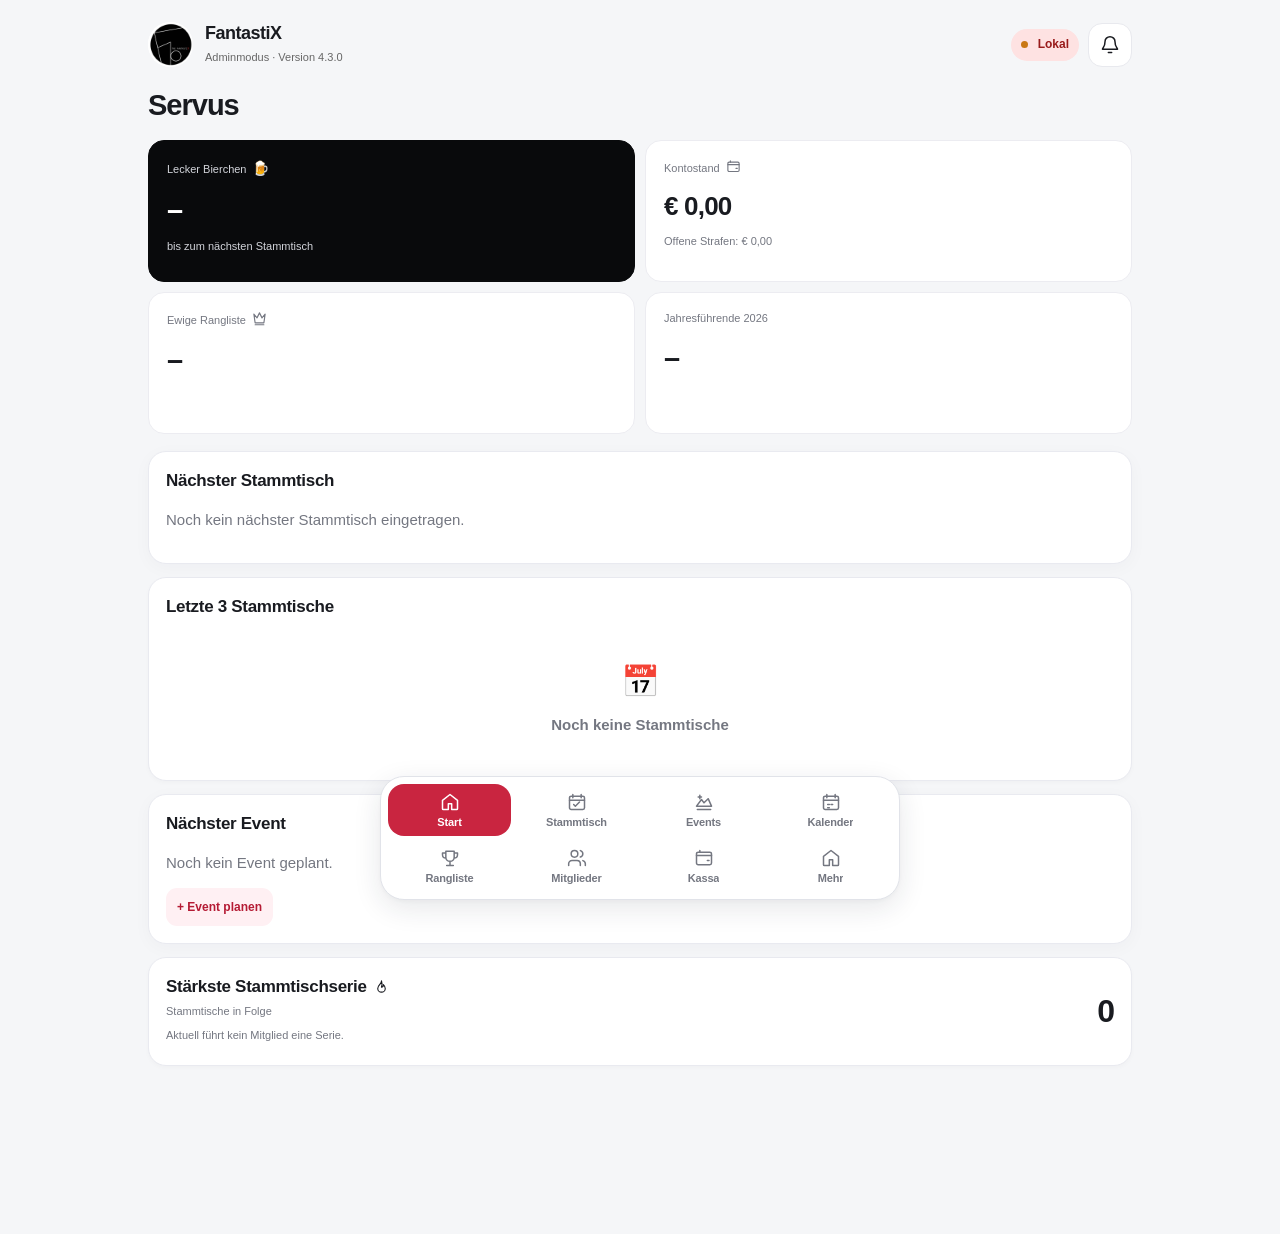
==== index.html @ 1baa0665 "Pokalvitrine im App-Design überarbeiten" ====
<!doctype html>
<html lang="de"><head>
<meta charset="utf-8"><meta name="viewport" content="width=device-width,initial-scale=1,maximum-scale=1,minimum-scale=1,user-scalable=no,viewport-fit=cover"><meta name="theme-color" content="#151515"><meta name="apple-mobile-web-app-capable" content="yes"><meta name="apple-mobile-web-app-status-bar-style" content="default"><meta name="apple-mobile-web-app-title" content="FantastiX"><meta name="description" content="Private Stammtisch-Verwaltung und Events mit Zusagen.">
<link rel="manifest" href="./manifest.webmanifest"><link rel="apple-touch-icon" href="./icons/icon-180.png"><link rel="icon" href="./icons/icon-192.png">
<title>FantastiX – Stammtisch</title><style>
:root{--ink:#171717;--muted:#66646a;--border:#e9e7e7;--bg:#f7f7f8;--surface:#ffffff;--accent:#cc2638;--accent-dark:#aa172d;--danger:#bd2430;--warning:#c97714;--shadow:0 15px 40px rgba(18,18,22,.075)}*{box-sizing:border-box}html{-webkit-text-size-adjust:100%;font-family:system-ui,-apple-system,BlinkMacSystemFont,"Segoe UI",sans-serif}body{margin:0;background:linear-gradient(180deg,#fafafa 0%,#f5f4f5 100%);color:var(--ink);font-size:15px}button,input,select,textarea{font:inherit}button{cursor:pointer;touch-action:manipulation}input,select,textarea{width:100%;padding:12px 13px;border:1px solid #d7e2e9;border-radius:12px;background:#fff;color:var(--ink);outline-color:#cc2638;min-height:44px}textarea{min-height:70px}input[type=checkbox]{width:20px;height:20px;min-height:0;accent-color:var(--accent)}label{font-weight:600;font-size:13px;display:block;margin-bottom:6px}.shell{max-width:1020px;margin:0 auto;padding:22px 17px 108px}.top{display:flex;align-items:center;justify-content:space-between;gap:12px;margin:3px 0 24px}.brand{display:flex;align-items:center;gap:11px}.logo{display:grid;place-items:center;width:48px;height:48px;border-radius:16px;background:linear-gradient(135deg,#5b4df6,#7c3aed);color:#fff;font-size:25px;font-weight:850;letter-spacing:-2px;box-shadow:0 10px 24px rgba(91,77,246,.35)}.brand small{display:block;color:var(--muted);margin-top:2px}.eyebrow{display:none}.title{font-size:clamp(26px,4vw,36px);letter-spacing:-.045em;line-height:1.15;margin:6px 0}.subtitle{color:var(--muted);line-height:1.5;margin:5px 0 18px}.button,.ghost,.danger-btn{border:0;border-radius:12px;padding:11px 15px;min-height:43px;font-weight:750;display:inline-flex;align-items:center;justify-content:center;gap:8px}.button{background:var(--accent);color:#fff}.button:active{background:var(--accent-dark)}.ghost{background:#f5f0f1;color:#a71c2d}.danger-btn{background:#fff1f1;color:#ae3540}.outline{border:1px solid var(--border);background:#fff}.tiny{font-size:12px}.card{background:var(--surface);border:1px solid #e8eef2;border-radius:19px;padding:18px;box-shadow:var(--shadow);margin-bottom:16px}.card h2,.card h3{margin:0 0 13px;letter-spacing:-.02em}.card h2{font-size:18px}.metric-grid{display:grid;grid-template-columns:repeat(2,minmax(0,1fr));gap:12px}.metric{border-radius:18px;background:linear-gradient(180deg,#fff,#faf9f9);padding:16px;border:1px solid #eeeaea}.metric .value{font-size:26px;font-weight:850;letter-spacing:-.04em;margin:4px 0}.metric small{color:var(--muted);line-height:1.3}.metric .value.green{color:var(--accent)}.metric .value.red{color:var(--danger)}.toolbar,.row{display:flex;align-items:center;justify-content:space-between;gap:10px}.toolbar{flex-wrap:wrap;margin:14px 0}.stack{display:grid;gap:11px}.muted{color:var(--muted)}.hint{font-size:12px;color:var(--muted);line-height:1.45}.list{display:grid;gap:0}.item{display:flex;align-items:center;gap:12px;border-bottom:1px solid var(--border);padding:13px 0;min-width:0}.item:last-child{border-bottom:0;padding-bottom:0}.item .details{flex:1;min-width:0}.item .details strong{display:block;margin-bottom:4px;overflow-wrap:anywhere}.item .details small{color:var(--muted);line-height:1.3}.avatar{display:grid;place-items:center;flex:0 0 auto;width:42px;height:42px;border-radius:14px;color:#a71c2d;background:#fae8e8;font-weight:800}.number{font-size:19px;font-weight:850;white-space:nowrap}.chip{background:#fce7e9;border-radius:999px;color:#9f1e2e;padding:5px 9px;font-size:11px;font-weight:750;white-space:nowrap}.chip.red{color:#9c3440;background:#fce9eb}.chip.gray{color:#627480;background:#edf1f5}.separator{height:1px;background:var(--border);margin:17px 0}.field{margin:12px 0}.cols{display:grid;grid-template-columns:1fr 1fr;gap:12px}.fixednav{position:fixed;bottom:0;left:0;right:0;z-index:20;display:flex;justify-content:center;background:rgba(255,255,255,.97);border-top:1px solid #dce7ec;padding:8px max(9px,env(safe-area-inset-right)) calc(8px + env(safe-area-inset-bottom))}.navinner{width:min(100%,740px);display:grid;grid-template-columns:repeat(8,minmax(0,1fr));gap:2px}.navbutton{background:none;border:none;color:#72838b;display:flex;align-items:center;justify-content:center;flex-direction:column;gap:4px;padding:7px 2px;font-weight:700;font-size:10px;border-radius:12px}.navbutton.active{color:var(--accent);background:#fce9eb}.navbutton svg{width:21px;height:21px}.empty{text-align:center;padding:27px 12px;color:var(--muted)}.empty .emoji{font-size:31px;margin-bottom:9px}.pill-group{display:flex;flex-wrap:wrap;gap:7px}.pill{border:1px solid #d8e4e7;color:#577079;background:#fff;padding:8px 12px;border-radius:999px;font-size:13px;font-weight:650}.pill.selected{background:var(--accent);color:#fff;border-color:var(--accent)}dialog{border:0;border-radius:20px;max-width:min(540px,calc(100% - 18px));width:100%;max-height:min(88dvh,850px);overflow-y:auto;padding:0;box-shadow:0 25px 100px #001e2e65;color:var(--ink)}dialog::backdrop{background:rgba(7,28,40,.56)}.modalbody{padding:22px}.modalhead{display:flex;align-items:center;justify-content:space-between;margin-bottom:12px}.modalhead h2{margin:0;font-size:22px}.close{background:#edf2f3;border:0;border-radius:12px;width:37px;height:37px;font-size:21px;color:#526671}.foot{display:flex;gap:9px;margin-top:20px}.foot>*{flex:1}.member-att{border:1px solid var(--border);border-radius:13px;padding:12px;margin:10px 0}.member-att .seg{display:flex;gap:5px}.seg button{padding:7px 10px;border-radius:10px;border:1px solid var(--border);background:#fff;font-size:12px;min-height:36px}.seg button.on.yes{color:#fff;background:var(--accent);border-color:var(--accent)}.seg button.on.no{color:#fff;background:var(--danger);border-color:var(--danger)}.hidden{display:none!important}.notice{border-left:4px solid var(--accent);padding:10px 13px;background:#eaf7f3;border-radius:9px;line-height:1.5;font-size:13px}.warning{border-left-color:var(--warning);background:#fff7e9}.danger-note{border-left-color:var(--danger);background:#fff0f1}.right{text-align:right}.smallbtn{background:#fcebed;border:0;border-radius:10px;color:#a91d30;font-size:12px;padding:7px 9px;white-space:nowrap;font-weight:700}.tablewrap{overflow-x:auto}.table{width:100%;border-collapse:collapse;font-size:13px}.table th{text-align:left;color:var(--muted);font-size:11px;text-transform:uppercase;letter-spacing:.05em;padding:10px 8px;border-bottom:1px solid var(--border)}.table td{padding:12px 8px;border-bottom:1px solid var(--border)}.table th:last-child,.table td:last-child{text-align:right}.status{display:inline-block;width:7px;height:7px;border-radius:50%;background:var(--warning);margin-right:5px}.status.good{background:#0a9c76}@media(min-width:700px){.metric-grid{grid-template-columns:repeat(4,1fr)}.cols-main{display:grid;grid-template-columns:1.25fr 1fr;gap:16px}.cols-main .card{min-width:0}}@media(max-width:385px){.navbutton{font-size:9px}.navbutton svg{width:19px;height:19px}.shell{padding-inline:12px}.card{padding:14px}.button,.ghost{padding-inline:11px}}
.version-tag{display:inline-flex;align-items:center;border-radius:999px;background:#fce7e9;color:#aa2434;padding:4px 9px;margin-top:4px;font-size:11px;font-weight:850;letter-spacing:.005em;line-height:1.2;white-space:nowrap}
.top .brand strong{display:block;font-size:16px;letter-spacing:-.025em}
.top{margin-bottom:17px}.card{box-shadow:0 8px 25px rgba(15,23,42,.045)}
.notice{background:#fff5f5;border:1px solid #f2dadd;border-left:3px solid #cc2638}
.card h2{letter-spacing:-.035em}
@media(max-width:385px){.version-tag{font-size:10px;padding:4px 7px}.logo{width:43px;height:43px}.top .brand{gap:8px}.top .ghost.tiny{padding:8px 9px}}

.brand-logo{width:56px;height:56px;object-fit:contain;display:block;flex-shrink:0;border-radius:50%;background:white;box-shadow:0 2px 10px #18181b16}
.brand strong{font-size:19px!important;font-weight:850;letter-spacing:.015em}.version-tag{margin-top:2px}
.dashboard-stats .metric{min-width:0}.leader-name{font-size:clamp(16px,2vw,22px)!important;letter-spacing:-.025em!important;overflow-wrap:anywhere}
.next-card{border:1px solid #efdee1;background:linear-gradient(120deg,#fff,#fff9f9);margin-top:18px}.next-card .row{align-items:flex-start}.next-card h2{margin-bottom:6px}
.next-date{display:block;font-size:24px;font-weight:850;letter-spacing:-.025em;margin:14px 0 1px}.next-place{font-weight:600;margin:3px 0 10px}.next-card .ghost{margin-top:12px}
.member-att .row{flex-wrap:wrap}.member-att .seg{flex-shrink:0}.metric .value{font-variant-numeric:tabular-nums}
@media(max-width:420px){.top{gap:8px}.brand-logo{width:47px;height:47px}.top .ghost.tiny{font-size:11px;padding:8px}.brand strong{font-size:17px!important}}

/* Mobiles Layout ohne Pinch- oder Doppeltipp-Zoom. */
html, body { touch-action: pan-x pan-y; }
@media (max-width: 700px) {
  input:not([type="checkbox"]), select, textarea { font-size: 16px; }
}

.cash-hero{background:linear-gradient(125deg,#18181b,#3c1b23);border:1px solid #5e333b;border-radius:24px;color:white;padding:23px;margin:0 0 18px;box-shadow:0 15px 35px rgba(20,20,20,.16)}
.cash-hero>span{font-size:12px;letter-spacing:.02em;color:#f0dadd;font-weight:650}
.cash-balance{font-size:clamp(30px,7vw,43px);font-weight:850;letter-spacing:-.055em;line-height:1.15;margin:10px 0 20px;overflow-wrap:anywhere}
.cash-hero-actions{display:flex;flex-wrap:wrap;gap:9px}.cash-hero .ghost{background:#ffffff1a;border:1px solid #ffffff35;color:white}
.cash-hero .button{background:#d32a41}.cash-setup h2{margin:0 0 4px}.cash-setup .hint{margin:0}.cash-inline{padding:12px 0 1px;color:var(--muted);font-size:13px}.cash-inline strong{color:var(--ink)}
.cash-amount{font-size:15px;white-space:nowrap;font-variant-numeric:tabular-nums}.cash-amount.positive{color:#087647}.cash-amount.negative{color:#bb2635}
@media(max-width:390px){.cash-hero{padding:17px}.cash-balance{font-size:34px}.cash-hero-actions button{font-size:13px}.cash-setup{align-items:flex-start}.cash-inline{flex-wrap:wrap}}

/* FantastiX v3.6 – Dashboard, Abstimmungsverwaltung */
.dashboard-v36 .metric{min-height:142px;min-width:0;display:flex;flex-direction:column;gap:6px;overflow:hidden}
.leader-list{font-size:clamp(14px,2.5vw,19px);line-height:1.2;font-weight:800;display:flex;flex-direction:column;gap:4px;overflow-wrap:anywhere;margin:4px 0}
.balance-tile{font-size:clamp(18px,3vw,26px)!important;overflow-wrap:anywhere}
.reader-admin-row{border-bottom:1px solid var(--border);padding:13px 0;display:grid;grid-template-columns:1fr;gap:8px}
.reader-admin-row small{display:block;color:var(--muted);margin-top:3px;font-weight:450}
.reader-admin-row select{width:100%}
.vote-origin{margin:9px 0 4px;padding:7px 10px;background:#fff1f2;border-radius:10px;color:#831b2b;font-weight:500}
@media(max-width:420px){.dashboard-v36 .metric{padding:12px;min-height:148px}.leader-list{font-size:15px}}

/* FantastiX 3.8 – Ausflüge */
.excursion-preview{border:1px solid #e9d8dc;background:linear-gradient(130deg,#fff,#fff8f9);margin:16px 0}
.excursion-preview h2{margin:0}.excursion-preview .row{align-items:flex-start;flex-wrap:wrap}
.excursion-title{font-size:20px;font-weight:850;display:block;margin-top:12px;overflow-wrap:anywhere}
.excursion-card .row{align-items:flex-start;gap:8px;flex-wrap:wrap}
.excursion-card h2{margin:0}.excursion-card .vote-panel{margin-top:18px}
.organizer-grid{display:grid;gap:8px;grid-template-columns:1fr 1fr;margin-top:9px}
.organizer-option{display:flex;align-items:center;gap:8px;padding:8px 10px;border-radius:11px;background:#faf6f7;border:1px solid #eee2e4;margin:0;min-width:0;font-size:13px;font-weight:600}
.organizer-option input{flex:0 0 auto;width:18px;height:18px;min-height:0}.organizer-option span{overflow-wrap:anywhere}
@media(max-width:440px){.organizer-grid{grid-template-columns:1fr}.navinner .navbutton{font-size:9px;padding-left:0;padding-right:0}.navinner .navbutton svg{width:19px;height:19px}.readonly-nav .navbutton{font-size:9px!important;min-width:0}}

.avatar-photo{object-fit:cover;border:1px solid #eee;}
/* FantastiX 3.10: Direkte Admin-Korrektur bei Ausflügen */
 .excursion-vote-admin-row{align-items:flex-start;flex-wrap:wrap;gap:9px;padding:14px 0}
 .excursion-vote-admin-row .details{min-width:110px}
 .excursion-vote-admin-row .details .chip{padding:3px 7px;font-size:10px}
 .excursion-admin-vote-buttons{display:flex;flex-wrap:wrap;gap:5px;flex:0 0 auto}
 .excursion-admin-choice{border:1px solid #e6d9dd;background:#fff;color:#6d6268;padding:8px 9px;border-radius:9px;font-size:12px;font-weight:750;min-height:35px}
 .excursion-admin-choice.is-selected{background:#aa2037;color:#fff;border-color:#aa2037}
 .excursion-admin-choice[data-status="no"].is-selected{background:#34343b;border-color:#34343b}
 .excursion-admin-choice[data-status="clear"].is-selected{background:#f0eef0;border-color:#d4cfd1;color:#4e4b50}
 .excursion-admin-choice:disabled{opacity:.5;cursor:wait}
 @media(max-width:390px){.excursion-vote-admin-row{display:block}.excursion-admin-vote-buttons{margin-top:9px}.excursion-admin-choice{flex:1}}
 
/* FantastiX 3.11 Kalender */
.fxcal-toolbar{display:flex;justify-content:space-between;align-items:center;gap:12px}.fxcal-toolbar h2{margin:0;text-transform:capitalize;font-size:20px}.fxcal-arrow{min-width:42px;min-height:42px;border:1px solid #e3dfe2;background:#fff;border-radius:12px;font-size:27px;color:#9d1932;font-weight:600}
.fxcal-legend{display:flex;gap:14px;align-items:center;margin:17px 0;font-size:12px;color:#606065}.fxcal-legend span{display:flex;align-items:center;gap:6px}.fxcal-weekdays,.fxcal-grid{display:grid;grid-template-columns:repeat(7,minmax(0,1fr));gap:4px}.fxcal-weekdays{margin-bottom:6px}.fxcal-weekdays span{text-align:center;font-size:11px;font-weight:800;color:#888389}.fxcal-day{display:flex;flex-direction:column;align-items:center;justify-content:space-around;padding:5px 0 3px;min-height:54px;min-width:0;background:#fff;border:1px solid #ede8e9;border-radius:10px;color:#27242a}.fxcal-other{color:#b6b1b3;background:#fbfafb}.fxcal-today{border:2px solid #ca253f}.fxcal-selected{background:#fce6eb;border-color:#cc2638!important}.fxcal-num{font-size:13px;font-weight:760}.fxcal-dots{display:flex;justify-content:center;gap:2px;min-height:7px}.fxcal-dot{display:inline-block;width:7px;height:7px;border-radius:50%}.fxcal-meeting{background:#bd2338}.fxcal-event{background:#363842}.fxcal-today-action{text-align:right;margin-top:11px}.fxcal-item{display:flex;gap:11px;align-items:center;padding:12px 0;border-bottom:1px solid #ece9ed;min-width:0}.fxcal-item:last-child{border-bottom:0}.fxcal-stripe{display:block;width:5px;height:36px;border-radius:4px;flex-shrink:0}.fxcal-info{flex:1;min-width:0}.fxcal-info strong{display:block;font-size:14px;overflow-wrap:anywhere}.fxcal-info small{display:block;color:#777;line-height:1.5;overflow-wrap:anywhere}.fxcal-item .smallbtn{flex-shrink:0}
@media(max-width:410px){.fxcal-card{padding:12px!important}.fxcal-weekdays,.fxcal-grid{gap:3px}.fxcal-day{min-height:47px;border-radius:9px}.fxcal-info small{font-size:11px}}
.fxcal-birthday{background:#cc8a28!important}.audit-json{white-space:pre-wrap;overflow-wrap:anywhere;max-height:250px;overflow:auto;background:#f8f6f6;border:1px solid #ebe8e8;border-radius:12px;padding:12px;font-size:12px}.birthday-form{display:grid;grid-template-columns:1fr 1fr;gap:10px;margin-top:10px}.birthday-form button{grid-column:1/-1}.birthday-editor{margin:14px 0 12px;border-top:1px solid #e9e6e6;padding-top:14px}.fxcal-legend{flex-wrap:wrap}.beer-symbol{font-size:14px;vertical-align:baseline;margin-left:2px}.vote-stamp{display:block;color:#777078;font-size:10px;line-height:1.4;margin-top:4px;font-weight:500;white-space:normal}.dashboard-v36{grid-template-columns:repeat(2,minmax(0,1fr))!important}.dashboard-v36 .metric{min-width:0}
.metric.beer-countdown{background:#000;color:#fff;border-color:#000}.metric.beer-countdown small,.metric.beer-countdown .value{color:#fff}.metric.beer-today .value{color:#fff;font-size:clamp(18px,3vw,26px);overflow-wrap:break-word}
</style><script id="fantastix-zoom-lock">
// Verhindert versehentliches Vergrößern in der mobilen App; normales Scrollen bleibt möglich.
for (const eventName of ['gesturestart', 'gesturechange']) {
  document.addEventListener(eventName, event => event.preventDefault(), {passive:false});
}
document.addEventListener('touchmove', event => {
  if (event.touches.length > 1) event.preventDefault();
}, {passive:false});
</script><style>.fx-inbox-item{border-radius:12px;padding:12px;margin:8px 0;border:1px solid #dce3ec}.fx-inbox-item.unread{border-left:4px solid #3479e3;background:#f1f6ff}.fx-inbox-item .fx-type{display:block;font-size:12px;opacity:.75;margin-bottom:5px}</style><style>.fx-inbox-content{display:grid;gap:12px}.fx-inbox-head,.fx-inbox-summary,.fx-inbox-item-top,.fx-inbox-item-bottom{display:flex;align-items:center;justify-content:space-between;gap:10px}.fx-inbox-summary{flex-wrap:wrap;font-size:.85rem;color:#64748b}.fx-inbox-item{display:grid;gap:7px;padding:14px;border-radius:14px}.fx-inbox-item p{margin:0;overflow-wrap:anywhere}.fx-inbox-item small{font-size:.78rem;color:#64748b}.fx-unread-dot{width:8px;height:8px;border-radius:50%;background:#3985de}.fx-inbox-item .smallbtn{white-space:nowrap}</style><style>/* 4.1.4: Admin-Glocke wie im Mitgliederportal */
.fx-cloud-head{display:flex;align-items:center;gap:9px;margin-left:auto}
.fx-cloud-head>.ghost{align-self:center;margin:0}
.fx-bell{position:relative;display:inline-flex;align-items:center;justify-content:center;flex-shrink:0;width:43px;min-width:43px;height:43px;min-height:43px;padding:0;line-height:1;font-size:18px;background:#fff;border:1px solid #d9e0ea;border-radius:999px;box-shadow:0 2px 8px #20202012;cursor:pointer}
.fx-bell-count{position:absolute;top:-6px;right:-5px;min-width:18px;padding:2px 6px;border-radius:99px;background:#d94848;color:#fff;font-size:12px;line-height:1.3;text-align:center}
@media(max-width:410px){.fx-cloud-head{gap:5px}.fx-bell{width:40px;min-width:40px;height:40px;min-height:40px}}

/* Admin-Kopfzeile optisch an das Mitgliederportal angeglichen. */
.fx-admin-header{display:flex;align-items:center;justify-content:space-between;gap:12px;margin:7px 0 22px;min-width:0;flex-wrap:nowrap}
.fx-admin-header .brand{display:flex;align-items:center;gap:12px;min-width:0;flex:1}
.fx-admin-header .brand-logo{width:57px;height:57px;object-fit:contain;border-radius:50%;background:#fff;box-shadow:none}
.fx-admin-header .fx-admin-brand-text{min-width:0}
.fx-admin-header .brand strong{display:block;font-size:20px!important;letter-spacing:normal;font-weight:700}
.fx-admin-header .brand small{display:block;color:#666;margin-top:4px;font-size:12px;white-space:nowrap}
.fx-admin-header .fx-cloud-head{display:flex;align-items:center;gap:9px;margin-left:auto;flex-shrink:0}
.fx-admin-header .fx-cloud-badge{color:#991b1b;background:#fee2e2;border:0;border-radius:100px;padding:7px 10px;font-size:12px;font-weight:700;white-space:nowrap;display:inline-flex;align-items:center;gap:5px;min-height:32px}
.fx-admin-header .fx-bell{height:43px;min-height:43px;width:43px;min-width:43px;align-self:center;margin:0}
@media(max-width:410px){.fx-admin-header{gap:7px}.fx-admin-header .brand{gap:7px}.fx-admin-header .brand-logo{width:45px;height:45px}.fx-admin-header .brand strong{font-size:17px!important}.fx-admin-header .brand small{font-size:10px}.fx-admin-header .fx-cloud-head{gap:5px}.fx-admin-header .fx-cloud-badge{font-size:10px;padding:5px 7px}.fx-admin-header .fx-bell{width:40px;min-width:40px;height:40px;min-height:40px}}
</style><style>/* Compact reader lists; voting is available inside the selected entry. */
.reader-entry-list{padding:0 16px}.reader-entry{display:flex;align-items:center;justify-content:space-between;gap:12px;width:100%;padding:16px 0;border:0;border-bottom:1px solid #eee6e9;background:transparent;color:inherit;text-align:left;font:inherit;cursor:pointer}.reader-entry:last-child{border-bottom:0}.reader-entry-info{display:grid;gap:5px;min-width:0;overflow-wrap:anywhere}.reader-entry-info strong{font-size:15px}.reader-entry-info>span,.reader-entry-info small{font-size:12px;color:#6d6066}.reader-entry-end{display:grid;justify-items:end;gap:10px;flex-shrink:0;font-size:12px;color:#a5233b;font-weight:700}.reader-entry-end .chip{font-size:10px}.reader-counts{display:flex;flex-wrap:wrap;gap:4px 12px;font-size:12px}.reader-counts span:first-child{color:#0e6841}.reader-counts span:nth-child(2){color:#a21d38}.reader-entry-back{margin-bottom:14px}.reader-entry:focus-visible{outline:2px solid #a5233b;outline-offset:3px;border-radius:6px}@media(max-width:390px){.reader-entry-list{padding:0 12px}.reader-entry{gap:8px}.reader-entry-info strong{font-size:14px}}

.admin-entry{max-width:100%;overflow-wrap:anywhere}.admin-entry .field input,.admin-entry .field select,.admin-entry .field textarea{max-width:100%}.admin-entry .member-att,.admin-entry .row{min-width:0}.admin-entry .row{flex-wrap:wrap}.admin-entry .foot{position:static;margin-top:18px}.admin-entry .excursion-vote-admin-row{flex-wrap:wrap}
</style><style>.fine-date{display:block;margin-top:4px}</style><style>.vote-note{display:block;color:#66545b;font-size:12px;line-height:1.45;margin-top:5px;overflow-wrap:anywhere}.vote-note[hidden]{display:none}</style><style>.member-entry-info{flex:1}.member-summary{display:grid;grid-template-columns:repeat(2,minmax(0,1fr));gap:12px;margin-top:16px}.member-summary .metric{min-width:0;overflow-wrap:anywhere}.member-summary .value,.streak-value{font-size:30px;font-weight:850;font-variant-numeric:tabular-nums}.streak-card .leader-list{overflow-wrap:anywhere}.member-history .item{align-items:flex-start}.member-history .chip{white-space:normal;text-align:right}.member-history .details small{display:block}.streak-card{margin-top:16px}@media(max-width:390px){.member-summary .metric{padding:12px}.member-history .chip{max-width:105px}}</style><style>.vote-countdown{color:var(--danger);font-size:12px;font-weight:600;margin:8px 0}
.chip.meeting-status{display:inline-flex;align-items:center;justify-content:center;min-height:32px;padding:7px 12px;border:1px solid transparent;font-size:13px;font-weight:850;line-height:1.2;letter-spacing:.01em;white-space:nowrap;background:#fef3c7;color:#92400e}.chip.meeting-status.status-past,.chip.meeting-status.status-closed{background:#3f3f46;color:#fff;border-color:#3f3f46}.chip.meeting-status.status-planned{background:#dbeafe;color:#1e40af;border-color:#bfdbfe}.chip.meeting-status.status-today,.chip.meeting-status.status-live{background:#dcfce7;color:#166534;border-color:#bbf7d0}
.history-more{margin-top:14px}

.push-admin-device,.push-admin-overview{margin-top:14px}.push-admin-device p,.push-admin-row p{overflow-wrap:anywhere}.push-admin-counts{display:grid;grid-template-columns:repeat(2,minmax(0,1fr));gap:8px}.push-admin-counts>div{background:#f5f5f6;border-radius:12px;padding:12px}.push-admin-counts strong,.push-admin-counts span{display:block}.push-admin-counts strong{font-size:24px}.push-admin-counts span{font-size:12px;margin-top:3px}.push-admin-row{border-top:1px solid var(--border);padding:14px 0}.push-admin-row .row{align-items:flex-start;flex-wrap:wrap}.push-admin-row .chip{white-space:normal}.push-admin-row p{font-size:13px;margin:6px 0}.push-admin-row small{display:block;color:var(--muted);line-height:1.5}.push-admin-error{color:#a91d30;background:#fff2f2;border-radius:8px;padding:8px}
</style><script src="./ui-icons.js?v=4.3.0"></script><link rel="stylesheet" href="./modern.css?v=4.3.0"><style>
.event-vote-deadline-input{display:block;width:100%;max-width:300px!important}
.excursion-vote-admin-row{display:block;padding:12px;margin:10px 0}
.excursion-vote-admin-row>.row{align-items:center;gap:10px}
.excursion-vote-admin-row .details{display:grid;gap:4px;flex:1 1 120px;min-width:0}
.excursion-admin-vote-buttons{display:flex;flex:0 1 auto;flex-wrap:wrap;gap:5px}
.excursion-admin-choice{min-height:36px;padding:7px 10px;border-radius:10px;font-size:12px;font-weight:700}
.excursion-admin-choice.is-selected{background:var(--accent);color:#fff;border-color:var(--accent)}
.excursion-admin-choice[data-status="no"].is-selected,.excursion-admin-choice[data-status="absent"].is-selected{background:var(--danger);border-color:var(--danger)}
.excursion-admin-choice[data-status="unsure"].is-selected{background:#777044;color:#fff;border-color:#777044}
.excursion-admin-choice[data-status="clear"].is-selected{background:#edf1f5;color:#4e4b50;border-color:#d4cfd1}
@media(max-width:390px){.excursion-vote-admin-row>.row{align-items:flex-start}.excursion-admin-vote-buttons{flex:1 1 100%;margin-top:8px}.excursion-admin-choice{flex:1}}
</style></head><body><main class="shell" id="app"><div class="startup-brand"><strong>FantastiX</strong><span class="version-tag">Version 4.3.0</span></div></main><nav class="fixednav" aria-label="Navigation"><div class="navinner" id="nav"></div></nav><dialog id="dialog" aria-modal="true"></dialog><script src="./version.js"></script><script src="./cloud-config.js"></script><script src="./push-config.js"></script><script src="./calendar-view.js?v=4.3.0"></script><script src="./photo-feature.js?v=4.3.0"></script><script type="module" src="./app.js?v=4.3.0"></script></body></html>
---- modern.css ----
/* FantastiX 3.22.0 – behutsame Modernisierung des bestehenden Rot-Weiß-Designs. */
:root{--ink:#191b20;--muted:#747781;--border:#e9eaf0;--bg:#f5f6f8;--surface:#fff;--accent:#c92540;--accent-dark:#ad1d35;--shadow:0 2px 5px rgba(20,24,35,.025)}
body{background:var(--bg);color:var(--ink);font-family:-apple-system,BlinkMacSystemFont,"Segoe UI",Arial,sans-serif;line-height:1.45}
.shell,.readonly-shell{max-width:1020px;padding:22px 18px 130px;margin:auto}
.top,.readonly-header{margin:0 0 21px;padding:0;gap:10px;align-items:center}
.brand,.readonly-header{gap:10px}.brand-logo,.readonly-header>img{width:45px!important;height:45px!important;background:#fff;border-radius:50%;box-shadow:none;object-fit:contain}
.fx-admin-header .brand strong,.readonly-header strong{font-size:18px!important;font-weight:800;letter-spacing:-.5px;line-height:1.2}
.brand small,.readonly-header small{font-size:11px!important;color:var(--muted);line-height:1.5}
.readonly-header .reader-head-actions>.readonly-badge{display:none}
.title{font-size:29px;line-height:1.18;letter-spacing:-1px;font-weight:780;margin:4px 0 18px}
.card{background:#fff;border:1px solid var(--border);border-radius:18px;padding:17px;margin:0 0 13px;box-shadow:var(--shadow);min-width:0}
.card h2{font-size:15px;font-weight:730;letter-spacing:-.3px;margin:0 0 14px}.card h3{font-size:15px;font-weight:700;letter-spacing:-.2px}
.card>.row{align-items:center;flex-wrap:wrap;gap:8px}.card>.row h2{margin-bottom:0}.card>.row{margin-bottom:14px}
.metric-grid{gap:10px;margin-bottom:17px}.metric{background:#fff;border:1px solid #ececf1;border-radius:16px;padding:15px;min-width:0;box-shadow:none}
.metric small{font-size:11px;color:var(--muted);line-height:1.4}.metric .value{font-size:25px;font-weight:750;letter-spacing:-.8px;line-height:1.15;margin:9px 0 6px;overflow-wrap:anywhere}
.metric .leader-list{margin:9px 0 6px;gap:4px}.metric .leader-list span{background:transparent;padding:0;font-size:18px;font-weight:730;letter-spacing:-.4px;line-height:1.25}
.metric.beer-countdown{background:#090a0c;color:#fff;border-color:#090a0c}.metric.beer-countdown small,.metric.beer-countdown .value{color:#fff}.metric.beer-countdown small{color:#d3d5db}.metric.beer-today .value{font-size:clamp(18px,3vw,24px);line-height:1.3;letter-spacing:-.5px}
.ui-symbol{display:inline-flex;align-items:center;justify-content:center;vertical-align:-2px;margin-left:3px}.ui-symbol svg{width:15px;height:15px;flex-shrink:0}
.next-card{background:#fff;border:1px solid var(--border);margin-top:0}.next-date{font-size:22px;font-weight:750;letter-spacing:-.6px;line-height:1.25;margin:0 0 6px}.next-place{font-size:13px;font-weight:400;color:#5d626e;margin:0 0 12px;overflow-wrap:anywhere}
.next-card .muted.tiny,.next-card .vote-countdown{font-size:11px}.next-card .rsvp-short{font-size:12px;color:var(--muted);display:block;margin:12px 0}
.button,.ghost,.danger-btn{min-height:44px;border-radius:11px;font-size:13px;font-weight:700;padding:11px 15px;line-height:1.4}
.button{background:var(--accent);color:#fff}.button:active{background:var(--accent-dark)}.ghost{background:#fff0f3;color:#b51b34}.danger-btn{background:#fff0f2;color:#b51b34}
.button:disabled,.ghost:disabled,.smallbtn:disabled{opacity:.5}.dashboard-open{width:100%;display:flex;align-items:center;justify-content:center;gap:8px;margin-top:13px}
.smallbtn{border-radius:9px;padding:8px 10px;min-height:36px;font-size:12px;font-weight:650;background:#fff0f3;color:#b51b34}
.chip:not(.meeting-status){font-size:11px;font-weight:750;border-radius:7px;padding:6px 9px;line-height:1.3;white-space:normal}
.next-card>.row>.chip:not(.meeting-status){background:#edf0f5;color:#626875}
.chip.meeting-status{border-radius:7px}.meeting-status.status-planned{background:#eaf1fe;color:#2455a3}
.item{gap:11px;padding:12px 0;border-color:#f0f0f4}.item .avatar{width:38px;height:39px;border-radius:10px;background:#f4f5f8;color:#414650;font-size:15px;font-weight:750}
.item .details strong{font-size:12px;font-weight:650;margin-bottom:4px}.item .details small{font-size:11px;color:var(--muted);line-height:1.4}
.reader-entry-list{padding:0 16px}.reader-entry{padding:16px 0;border-color:#edf0f5}.reader-entry-info strong{font-size:15px;font-weight:700}.reader-entry-info>span,.reader-entry-info small{font-size:12px;color:#747781}.reader-entry-end{font-weight:650;color:#b51b34}
.excursion-title{font-size:16px;font-weight:730;letter-spacing:-.3px;line-height:1.3}.event-date{font-size:12px;color:var(--muted);margin:6px 0}.event-organizer{font-size:12px;line-height:1.5;color:#626875;margin:9px 0 12px;overflow-wrap:anywhere}
.excursion-preview .ghost{font-size:12px;min-height:38px;padding:8px 11px}.excursion-preview>.row{margin-bottom:13px}
.streak-card{display:grid;grid-template-columns:minmax(0,1fr) auto;column-gap:14px;align-items:center}.streak-card>h2{grid-column:1;grid-row:1;font-size:13px;margin:0}.streak-card>.streak-value{grid-column:2;grid-row:1/span 3;font-size:32px;font-weight:750;letter-spacing:-1px;margin:0}.streak-card>p{grid-column:1;font-size:11px;margin:4px 0}.streak-card>.leader-list{grid-column:1;margin:3px 0 0;gap:3px}.streak-card .leader-list span{font-size:12px;padding:0;background:none;font-weight:650}
.push-setup{background:transparent;border:0;padding:5px 3px;margin:17px 0 0;border-radius:0}.push-setup strong{font-size:12px;color:var(--ink)}.push-setup.is-enabled strong{color:#394a3f}.push-setup p{font-size:11px;line-height:1.5;color:var(--muted);margin-top:5px}.push-setup .smallbtn{min-height:32px;padding:5px 8px;margin-left:5px}
.fx-bell,.reader-bell{border:1px solid #e8e9ee!important;box-shadow:none!important;border-radius:14px!important;background:#fff!important;color:var(--ink)!important;width:44px!important;height:44px!important;min-width:44px!important;min-height:44px!important;display:inline-flex;align-items:center;justify-content:center;padding:0!important}
.fx-bell,.reader-bell{position:relative;transition:transform 160ms ease,background-color 160ms ease,border-color 160ms ease!important;-webkit-tap-highlight-color:transparent}.fx-bell:active,.reader-bell:active{transform:scale(.94)}.fx-bell:focus-visible,.reader-bell:focus-visible{outline:3px solid var(--accent);outline-offset:3px}.fx-bell>svg,.reader-bell>svg{width:20px;height:20px}.fx-bell-count,.reader-bell b{background:var(--accent)!important;color:#fff!important;min-width:19px!important;height:19px!important;line-height:19px!important;font-size:11px!important;top:-4px!important;right:-3px!important;padding:0 4px!important;border:0!important;box-shadow:none!important}
.fx-cloud-badge{font-size:11px;border:1px solid #e8e9ee;border-radius:10px;background:#fff;padding:6px 8px}.fx-cloud-head{gap:8px}
.fixednav,.readonly-nav{background:#fff;border-color:var(--border);box-shadow:0 -2px 12px rgba(30,35,45,.025);padding-top:10px;padding-bottom:calc(10px + env(safe-area-inset-bottom))}
.navinner{gap:3px;width:min(100%,840px)}.fixednav .navinner{grid-template-columns:repeat(var(--nav-count,8),minmax(0,1fr))}.readonly-nav .navinner{grid-template-columns:repeat(var(--nav-count,7),minmax(0,1fr))}
.navbutton{min-width:0;min-height:48px;padding:6px 2px!important;font-size:11px!important;line-height:1.3;font-weight:500;color:#7c808c;border-radius:10px;letter-spacing:-.25px;gap:5px}.navbutton.active{color:var(--accent);background:#fff0f3;font-weight:700}.navbutton svg,.navbutton .tab-icon svg{width:20px;height:20px;display:block}.navbutton .tab-icon{height:20px;line-height:20px;font-size:20px;display:flex;align-items:center;justify-content:center}.navbutton>span:last-child{overflow-wrap:normal}
input,select,textarea{border-color:#dfe2e9;border-radius:11px;color:var(--ink);background:#fff}label{font-size:12px;font-weight:650}dialog{border-radius:20px;box-shadow:0 22px 90px #14182330}.modalbody{padding:21px}.notice{border-radius:10px}.history-more{min-height:44px}
@media(max-width:480px){.fixednav .navinner{grid-template-columns:repeat(4,minmax(0,1fr));row-gap:7px}.shell{padding-bottom:180px}.card{padding:17px}.reader-entry-list{padding:0 14px}}
@media(max-width:380px){.readonly-nav .navinner{grid-template-columns:repeat(4,minmax(0,1fr));row-gap:7px}.readonly-shell{padding:18px 13px 180px}.shell{padding-left:13px;padding-right:13px}.metric{padding:13px}.metric .value{font-size:23px}.readonly-header strong,.fx-admin-header .brand strong{font-size:17px!important}.brand-logo,.readonly-header>img{width:41px!important;height:41px!important}.fx-cloud-head{gap:5px}.fx-cloud-badge{font-size:10px}.next-date{font-size:21px}}
@media(min-width:700px){.card h2{font-size:17px}.metric{padding:18px}.metric .value{font-size:29px}.next-date{font-size:25px}}
/* Bestehende spezifische Mobilregeln der beiden Navigationsleisten vereinheitlichen. */
.fixednav .navbutton,.readonly-nav .navbutton{min-width:0;font-size:11px!important;flex:initial}
.fixednav .navbutton.active,.readonly-nav .navbutton.active{color:var(--accent);background:#fff0f3;font-weight:700}
.fixednav .navbutton svg,.readonly-nav .navbutton svg{width:20px;height:20px}
/* Kassa: kompakte Strafen und kopierbare Überweisungsdaten. */
.fine-table-wrap{width:100%;min-width:0}.fine-table{width:100%;border-collapse:collapse;font-size:12px;table-layout:auto}.fine-table th{text-align:left;font-size:11px;color:var(--muted);font-weight:650;padding:8px 7px;border-bottom:1px solid var(--border)}.fine-table td{padding:10px 7px;border-bottom:1px solid #edf0f5;vertical-align:top}.fine-table tr:last-child td{border-bottom:0}.fine-table .fine-date{display:inline;margin:0;font-size:11px;color:var(--muted);white-space:nowrap}.fine-member{font-weight:650}.fine-reason{overflow-wrap:anywhere;color:#626875}.fine-amount{text-align:right;white-space:nowrap;font-variant-numeric:tabular-nums}.fine-amount strong{font-size:13px}.fine-table th:nth-child(4){text-align:right}.fine-status-cell{text-align:right}.fine-status{display:inline-block;padding:4px 7px;border-radius:6px;font-size:11px;font-weight:650;white-space:nowrap}.fine-status.is-paid{background:#e9f7ee;color:#21663b}.fine-status.is-unpaid{background:#fff0f2;color:#aa2440}.fine-actions{display:flex;flex-wrap:wrap;gap:5px;justify-content:flex-end;margin-top:7px}.fine-actions .smallbtn{font-size:11px;padding:5px 7px;min-height:32px}
.transfer-account{margin-top:15px}.transfer-owner{margin:0 0 15px}.transfer-account small{display:block;font-size:11px;color:var(--muted);margin-bottom:4px}.transfer-owner strong{font-size:14px;font-weight:650}.transfer-copy-row{display:flex;align-items:center;justify-content:space-between;gap:12px;flex-wrap:wrap}.transfer-copy-row>div{min-width:0;flex:1 1 210px}.transfer-iban{display:block;max-width:100%;font-family:ui-monospace,SFMono-Regular,Consolas,monospace;font-size:14px;font-weight:600;line-height:1.6;overflow-wrap:anywhere;user-select:all;-webkit-user-select:all;background:transparent;color:var(--ink);padding:0}.transfer-copy-row button{flex-shrink:0}.transfer-copy-status{font-size:12px;color:#21663b;margin:10px 0 0;min-height:0}.transfer-copy-status:empty{display:none}
@media(max-width:620px){.fine-table thead{position:absolute;width:1px;height:1px;overflow:hidden;clip-path:inset(50%)}.fine-table,.fine-table tbody{display:block;width:100%}.fine-table tr{display:grid;grid-template-columns:minmax(0,1fr) auto;grid-template-areas:'date amount' 'member status' 'reason status';gap:5px 12px;padding:12px 0;border-bottom:1px solid var(--border)}.fine-table tr:last-child{border-bottom:0}.fine-table td{display:block;min-width:0;padding:0;border:0}.fine-date-cell{grid-area:date}.fine-member{grid-area:member;overflow-wrap:anywhere;font-size:13px}.fine-reason{grid-area:reason;font-size:12px}.fine-amount{grid-area:amount}.fine-status-cell{grid-area:status;align-self:start;max-width:145px}.fine-actions{max-width:145px}.transfer-copy-row{gap:12px}.transfer-copy-row button{width:100%}}
@media(pointer:coarse){.fine-actions .smallbtn{min-height:44px}}

/* Profile, Abstimmungen und Filter */
[data-profile-photo]{cursor:zoom-in;object-fit:cover}
[data-profile-photo]:focus-visible{outline:3px solid var(--accent);outline-offset:3px}
dialog.profile-photo-viewer{background:#111;color:#fff;width:min(92vw,760px);max-width:92vw;max-height:90dvh;padding:48px 12px 12px;overflow:auto;border-radius:18px}
.profile-photo-viewer::backdrop{background:#000c}
.profile-photo-large{display:block;width:100%;max-height:calc(85dvh - 60px);object-fit:contain;border-radius:8px}
.photo-viewer-close{position:absolute;right:8px;top:6px;border:0;background:#333;color:#fff;border-radius:50%;width:38px;height:38px;font-size:28px;cursor:pointer}
.member-list-row{padding:0;display:flex;align-items:center;gap:12px}
.member-list-row>.member-photo,.member-list-row>.avatar{margin-left:8px;flex-shrink:0}
.member-open{flex:1;min-width:0;display:flex;align-items:center;gap:8px;text-align:left;border:0;background:none;color:inherit;padding:14px 4px;font:inherit;cursor:pointer}
.member-open>.reader-entry-info{flex:1}
.rsvp-preview{display:flex;align-items:center;gap:10px;flex-wrap:wrap;margin:12px 0;font-size:11px;color:var(--muted)}
.rsvp-faces{display:flex;align-items:center;padding-left:5px}
.rsvp-faces:empty{display:none}
.rsvp-faces>.avatar,.rsvp-faces>.member-photo,.rsvp-more{width:27px;height:27px;min-width:27px;margin:0 0 0 -5px;border:2px solid white;border-radius:50%;font-size:9px;object-fit:cover;display:grid;place-items:center;box-sizing:border-box;background:#f1e6e8}
.rsvp-faces img{position:relative}.rsvp-faces img:hover{z-index:1}
.ranking-filters{display:flex;gap:8px;flex-wrap:wrap;margin-bottom:16px}
.ranking-filter{border:1px solid var(--border);border-radius:999px;padding:9px 14px;min-height:42px;background:#fff;color:var(--ink);font:inherit;font-size:13px;cursor:pointer}
.ranking-filter.is-active{background:var(--accent);border-color:var(--accent);color:#fff;font-weight:700}
.fine-filter{max-width:340px;margin-bottom:16px}
.vote-actions{display:grid;grid-template-columns:repeat(3,minmax(0,1fr));gap:8px}
.vote-actions .vote-btn{font-size:23px;min-height:46px}
.vote-btn.selected.unsure,.seg button.on.unsure{background:#fff4d4;border-color:#cba83c;color:#775500}
.member-att .seg button{min-width:42px;font-size:18px;padding:7px}
.excursion-admin-choice[data-status]:not([data-status="clear"]){font-size:19px;min-width:42px}
.meeting-note-editor{margin:8px 0 4px}
.meeting-note-editor .note-input-label{position:static;width:auto;height:auto;margin:0;clip-path:none;white-space:normal;font-size:11px;color:var(--muted);display:block}
.meeting-note-editor .meeting-note-fields{margin-top:4px;max-width:none}
.meeting-note-input{min-height:34px;font-size:16px;padding:5px 8px}
@media(max-width:420px){.member-att>.row{align-items:flex-start;flex-wrap:wrap}.rsvp-preview{gap:7px}.member-open{font-size:13px}.ranking-filter{padding:8px 11px}}

/* Admin: Datums-/Zeitfelder in voller Formularbreite, ohne Safari-Überstand. */
.admin-entry :is(form[data-form="meeting"],form[data-form="excursion"]) .field{min-width:0;max-width:100%}
.admin-entry :is(form[data-form="meeting"],form[data-form="excursion"]) :is(input[type="date"],input[type="time"]){display:block;box-sizing:border-box;width:100%;min-width:0;max-width:100%;inline-size:100%;min-inline-size:0;max-inline-size:100%;height:46px;min-height:44px;padding:10px 12px;font-size:16px;line-height:normal;text-align:left;-webkit-appearance:none;appearance:none}
.admin-entry :is(form[data-form="meeting"],form[data-form="excursion"]) :is(input[type="date"],input[type="time"])::-webkit-date-and-time-value{text-align:left;min-width:0;min-height:1.2em}
.admin-entry :is(form[data-form="meeting"],form[data-form="excursion"]) :is(input[type="date"],input[type="time"])::-webkit-datetime-edit{min-width:0;padding:0}

/* Mehr: sämtliche Aktionen einschließlich Links und Import gleich breit. */
.admin-more .stack>:is(button,a,label){display:flex;align-items:center;justify-content:center;box-sizing:border-box;width:100%;max-width:100%;min-width:0;min-height:46px;margin:0;text-align:center;white-space:normal;overflow-wrap:anywhere}

/* Rangliste: Profilfoto neben dem Mitgliedsnamen. */
.ranking-member{display:flex;align-items:center;gap:9px;min-width:0}
.ranking-member-name{min-width:0;overflow-wrap:anywhere}
.ranking-member>.avatar,.ranking-member>.member-photo{width:32px;height:32px;min-width:32px;flex:0 0 32px;border-radius:50%;object-fit:cover;margin:0;font-size:12px}

/* Lesemodus: begrenzte Terminbearbeitung durch den Organisator. */
.organizer-edit{border:1px solid var(--border);border-radius:12px;padding:12px;margin:14px 0;background:#fafbfc}
.organizer-edit h3{margin:0 0 12px;font-size:13px;font-weight:650;color:var(--accent)}
.organizer-edit .field{min-width:0}.organizer-edit :is(input:not([type="hidden"]),button){width:100%;max-width:100%;min-width:0;box-sizing:border-box}
.organizer-edit input[type="time"]{inline-size:100%;min-inline-size:0;max-inline-size:100%;-webkit-appearance:none;appearance:none;font-size:16px}
.organizer-edit input[type="time"]::-webkit-date-and-time-value{text-align:left;min-width:0}
.organizer-save-status:empty{display:none}

/* Private Bilder: kleines Tagesbild, vollständiges Bild erst bei Bedarf. */
.daily-photo-card{overflow:hidden}.daily-photo-surface{position:relative;display:block;width:100%;height:clamp(220px,calc((100vw - 72px)*.75),420px);padding:0;border:0;border-radius:12px;overflow:hidden;background:#f3f4f6;cursor:default}.daily-photo-open{position:absolute;inset:0;display:block;width:100%;height:100%;margin:0;padding:0;border:0;border-radius:inherit;background:transparent;cursor:zoom-in}.daily-photo-open:focus-visible{outline:3px solid var(--accent);outline-offset:-4px}.daily-photo-figure{margin:0}.daily-photo-by{display:block;min-width:0;margin:8px 0 0;color:var(--muted);font-size:12px;line-height:16px;white-space:nowrap;overflow:hidden;text-overflow:ellipsis}.daily-photo-actions{display:grid;grid-auto-flow:column;grid-auto-columns:minmax(0,1fr);gap:8px;margin-top:10px}.daily-photo-actions button{display:flex;align-items:center;justify-content:center;gap:5px;min-height:44px;min-width:0;margin:0;padding:7px 6px;font-size:13px;line-height:16px;text-align:center}.daily-photo-actions .daily-photo-shuffle{background:#f3f4f6;color:var(--ink)}.daily-photo-shuffle[aria-disabled=true]{opacity:.6}.daily-photo-empty{text-align:center;padding:24px 10px;color:var(--muted);font-size:13px}.daily-photo-empty>span{font-size:32px}
.photo-dialog{width:min(94vw,680px);max-width:94vw;max-height:90dvh;overflow:auto;box-sizing:border-box;border:1px solid var(--border);border-radius:18px;padding:20px;color:var(--ink);background:#fff}.photo-dialog::backdrop{background:#0008}.photo-dialog-head{display:flex;align-items:center;justify-content:space-between;gap:12px;margin-bottom:18px}.photo-dialog-head h2{margin:0;font-size:19px}.photo-close{width:38px;height:38px;flex-shrink:0;border:0;border-radius:50%;font-size:26px;line-height:1;background:#f3f4f6;color:var(--ink)}.photo-picker{display:grid;justify-items:center;gap:14px;text-align:center;padding:24px 14px;margin-bottom:18px;border:1px dashed #d6d8df;border-radius:14px}.photo-picker>span{font-size:32px}.photo-picker small,[data-photo-preview]>small{font-size:12px;color:var(--muted);overflow-wrap:anywhere}.photo-file-label{position:relative;display:flex;align-items:center;justify-content:center;width:min(100%,300px);box-sizing:border-box;cursor:pointer;overflow:hidden}.photo-file-label input{position:absolute;inset:0;width:100%;height:100%;opacity:0;cursor:pointer}.photo-file-label:focus-within{outline:3px solid #6a86b5;outline-offset:3px}.photo-upload-preview{display:block;width:100%;max-height:300px;object-fit:contain;background:#f5f6f8;border-radius:12px;margin-bottom:6px}[data-photo-preview]:not(:empty){margin-bottom:20px}.photo-dialog .field input{width:100%;min-width:0;max-width:100%;box-sizing:border-box}.photo-submit{width:100%}.photo-status{overflow-wrap:anywhere}.photo-large{display:block;width:100%;max-height:72dvh;object-fit:contain}.photo-success{text-align:center;padding:24px 0}.photo-success>span{font-size:40px;color:#21663b}.photo-gallery{display:grid;grid-template-columns:repeat(2,minmax(0,1fr));gap:16px}.photo-gallery article{min-width:0;display:grid;align-content:start;gap:8px}.photo-gallery img,.photo-pending{display:block;width:100%;aspect-ratio:3/2;object-fit:cover;border-radius:10px;background:#f3f4f6}.photo-pending{display:grid;place-items:center;text-align:center;padding:8px;box-sizing:border-box;font-size:12px}.photo-gallery strong{font-size:13px;overflow-wrap:anywhere}.photo-gallery small{font-size:11px;color:var(--muted);overflow-wrap:anywhere}.photo-gallery button{width:100%;min-height:44px}.photo-more{width:100%;margin-top:18px}@media(max-width:390px){.photo-dialog{padding:15px}.photo-gallery{gap:12px}}
.photo-browse-status{position:absolute;inset:auto 8px 8px;margin:0;padding:6px 8px;border-radius:7px;background:#fffffff0;color:var(--ink);font-size:12px;line-height:16px;text-align:center}.daily-photo-surface img{position:absolute;inset:0;display:block;width:100%;height:100%;object-fit:contain;object-position:center}/* Keep the outgoing photo opaque across the whole frame, even with different aspect ratios. */
.daily-photo-surface .daily-photo-outgoing{background:#f3f4f6;pointer-events:none;animation:daily-photo-fade-out 280ms ease-in-out forwards}
@keyframes daily-photo-fade-out{from{opacity:1}to{opacity:0}}
@media(prefers-reduced-motion:reduce){.daily-photo-surface .daily-photo-outgoing{display:none;animation:none}}
.member-event-edit{width:100%;margin:0 0 14px}.member-event-dialog textarea,.member-event-dialog input:not([type=checkbox]):not([type=hidden]){box-sizing:border-box;width:100%;min-width:0;max-width:100%}.member-event-dialog input[type=date],.member-event-dialog input[type=time]{appearance:none;-webkit-appearance:none;font-size:16px}.member-event-dialog [type=submit]{width:100%}
.member-event-dialog .field .member-event-completed{display:flex;align-items:center;gap:10px;box-sizing:border-box;width:100%;min-height:48px;padding:12px;border:1px solid var(--border);border-radius:11px;background:#faf6f7;margin:0;cursor:pointer;font-size:13px;line-height:1.4}.member-event-dialog .member-event-completed input[type=checkbox]{flex:0 0 20px;width:20px;height:20px;min-width:20px;min-height:20px;margin:0;accent-color:var(--accent)}.member-event-dialog .member-event-completed span{flex:1;min-width:0;overflow-wrap:anywhere}
.admin-push-preference{display:flex;align-items:flex-start;gap:10px;padding:12px;border:1px solid var(--border);border-radius:11px;background:#fafbfc;line-height:1.5;cursor:pointer}.admin-push-preference input[type=checkbox]{width:20px;min-width:20px;height:20px;min-height:20px;margin:1px 0 0;flex:0 0 20px;accent-color:var(--accent)}.admin-push-preference span{flex:1;min-width:0;font-size:13px;font-weight:650;overflow-wrap:anywhere}

/* Shared floating navigation dock for admin and reader. */
:is(.fixednav,.readonly-nav){position:fixed;display:block;left:max(12px,env(safe-area-inset-left));right:max(12px,env(safe-area-inset-right));bottom:max(0px,calc(env(safe-area-inset-bottom) - 16px));z-index:20;width:auto;max-width:520px;height:auto;min-height:0;box-sizing:border-box;margin:0 auto;padding:7px;border:1px solid #e1e3e9;border-radius:24px;background:#fff;box-shadow:0 8px 28px #1920331c,0 2px 5px #19203308}
:is(.fixednav,.readonly-nav) .navinner{display:grid;grid-template-columns:repeat(4,minmax(0,1fr));grid-auto-rows:52px;align-items:start;gap:4px;width:100%;max-width:none;margin:0;overflow:visible}
:is(.fixednav,.readonly-nav) .navbutton{display:flex;flex-direction:column;align-items:center;justify-content:center;box-sizing:border-box;height:52px;min-height:48px;min-width:0;width:100%;margin:0;padding:5px 1px!important;gap:4px;line-height:1.15;font-size:11px!important;font-weight:600;color:var(--muted);border:0;border-radius:16px;letter-spacing:-.15px;overflow:hidden;transition:background-color 140ms ease,color 140ms ease}
:is(.fixednav,.readonly-nav) .navbutton .tab-icon{display:flex;align-items:center;justify-content:center;flex:0 0 20px;width:20px;height:20px}
:is(.fixednav,.readonly-nav) .navbutton>span:last-child{display:block;flex:0 0 auto;max-width:100%;white-space:nowrap;overflow:hidden;text-overflow:ellipsis;line-height:13px}
:is(.fixednav,.readonly-nav) .navbutton:focus-visible{outline:2px solid var(--accent);outline-offset:-2px}
:is(.fixednav,.readonly-nav) .navinner:not(:has(.navbutton:nth-child(5))){grid-template-columns:repeat(var(--nav-count,4),minmax(0,1fr))}
:is(.fixednav,.readonly-nav) .navinner:has(.navbutton:nth-child(7):last-child){grid-template-columns:repeat(8,minmax(0,1fr))}
:is(.fixednav,.readonly-nav) .navinner:has(.navbutton:nth-child(7):last-child) .navbutton{grid-column:span 2}
:is(.fixednav,.readonly-nav) .navinner:has(.navbutton:nth-child(7):last-child) .navbutton:nth-child(5){grid-column:2/span 2}
:is(.shell,.readonly-shell){padding-bottom:calc(155px + env(safe-area-inset-bottom))}
:is(.fixednav,.readonly-nav):has(.navinner:empty){display:none}
@media(prefers-reduced-motion:reduce){:is(.fixednav,.readonly-nav) .navbutton{transition:none}}
/* Admin More: keep actions together, with optional help and local tools collapsed. */
.admin-more-version{display:flex;align-items:center;justify-content:space-between;gap:12px;margin:0 0 17px;color:var(--muted);font-size:12px}
.admin-more :is(.admin-more-help,.admin-more-details){margin-top:15px;border-top:1px solid var(--border);padding-top:12px}
.admin-more :is(.admin-more-help,.admin-more-details)>summary{cursor:pointer;font-size:12px;font-weight:650;color:var(--muted);min-height:30px;padding:3px 0}
.admin-more .admin-more-details>.stack{margin-top:12px}
.admin-more :is(.admin-more-help,.admin-more-details) .hint{font-size:12px;line-height:1.5}

/* Focused refresh: next meeting and participation controls. */
.next-card{position:relative;overflow:hidden;border-color:var(--border);box-shadow:0 4px 18px #19203308}
.next-date-row{display:flex;align-items:center;gap:13px;margin:18px 0 16px;min-width:0}
.next-calendar{display:flex;align-items:center;justify-content:center;flex:0 0 48px;height:48px;border-radius:14px;background:var(--theme-soft,#fff0f3);color:var(--accent)}
.next-calendar .ui-symbol{margin:0}.next-calendar svg{width:25px;height:25px}
.next-date-row .next-date{margin:0;color:var(--ink);font-size:clamp(20px,4.8vw,25px);line-height:1.3;overflow-wrap:anywhere}
.next-meta{display:grid;gap:10px;margin:0 0 14px;font-size:14px;line-height:1.5;color:var(--ink)}
.next-meta>span,.next-organizer{display:flex;align-items:flex-start;gap:9px;min-width:0;overflow-wrap:anywhere}
.next-meta .ui-symbol,.next-organizer .ui-symbol{flex:0 0 20px;margin:2px 0 0;color:var(--muted)}
.next-meta svg,.next-organizer svg{width:18px;height:18px}
.next-card .next-organizer{margin:12px 0;font-size:13px;color:var(--muted);line-height:1.5}
.next-card .vote-countdown{font-size:12px;line-height:1.5;padding:9px 11px;background:var(--theme-tint,#f5f6f8);border-radius:10px}
.vote-panel .vote-actions{gap:8px}
.vote-panel .vote-actions .vote-btn{display:flex;flex-direction:column;align-items:center;justify-content:center;gap:7px;min-width:0;min-height:76px;padding:12px 5px;border:1px solid var(--border);border-radius:14px;background:var(--surface,#fff);color:var(--ink);font-size:13px;font-weight:650;line-height:1.3;transition:transform 160ms ease,background-color 180ms ease,border-color 180ms ease,color 180ms ease,box-shadow 180ms ease;-webkit-tap-highlight-color:transparent}
.vote-choice-icon{display:flex;align-items:center;justify-content:center;width:24px;height:24px;font-size:24px;line-height:1}
.vote-choice-icon svg{width:24px;height:24px}
.vote-choice-label{text-align:center;overflow-wrap:anywhere}
.vote-panel .vote-actions .vote-btn.selected{box-shadow:inset 0 0 0 1px currentColor}
.vote-panel .vote-actions .vote-btn.selected.yes{background:#e4f8ed;border-color:#8ecfa8;color:#0c7644}
.vote-panel .vote-actions .vote-btn.selected.unsure{background:#fff4d4;border-color:#cba83c;color:#775500}
.vote-panel .vote-actions .vote-btn.selected.no{background:#ffeaed;border-color:#ea9aaa;color:#ad1c36}
.vote-panel .vote-actions .vote-btn:not(:disabled):active{transform:scale(.96)}
.vote-panel .vote-actions .vote-btn:focus-visible{outline:3px solid var(--accent);outline-offset:3px}
.vote-panel .vote-actions .vote-btn.is-pending{background:var(--theme-soft,#fff0f3);border-color:var(--accent);color:var(--accent);box-shadow:inset 0 0 0 1px var(--accent);opacity:1;cursor:progress}
.vote-panel .vote-actions .vote-btn.is-pending .vote-choice-icon{border:2px solid currentColor;border-right-color:transparent;border-radius:50%;width:22px;height:22px;animation:vote-saving 700ms linear infinite}
.vote-btn.is-pending .vote-choice-icon>*{visibility:hidden}
.vote-feedback{min-height:19px;margin:8px 0 0;font-size:12px;line-height:1.5;color:var(--muted)}
.vote-feedback:empty{min-height:0;margin:0}
@media(hover:hover){.vote-panel .vote-actions .vote-btn:not(:disabled):hover{border-color:var(--accent);box-shadow:0 3px 10px #19203310}}
@keyframes vote-saving{to{transform:rotate(360deg)}}
@media(prefers-reduced-motion:reduce){.vote-panel .vote-actions .vote-btn{transition:none}.vote-panel .vote-actions .vote-btn:not(:disabled):active{transform:none}.vote-panel .vote-actions .vote-btn.is-pending .vote-choice-icon{animation:none}}
/* Standard design: a solid active destination; reader color themes keep their palette. */
html:not([data-reader-theme]) :is(.fixednav,.readonly-nav) .navbutton.active{background:var(--accent);color:#fff}

/* Shared notification window for members and administrators. */
dialog.fx-inbox-dialog{position:fixed;inset:0;width:min(600px,calc(100% - 24px));max-width:none;max-height:min(88dvh,760px);margin:auto;padding:0;overflow:hidden;border:1px solid var(--border);border-radius:24px;background:var(--surface,#fff);color:var(--ink);box-shadow:0 24px 80px #10182738}
.fx-inbox-dialog[open]{animation:inbox-open 220ms cubic-bezier(.2,.8,.2,1) both}
.fx-inbox-dialog::backdrop{background:#10182775;backdrop-filter:blur(4px);animation:inbox-backdrop 180ms ease both}
.fx-inbox-dialog.is-closing{animation:inbox-close 160ms ease both;pointer-events:none}
.fx-inbox-dialog.is-closing::backdrop{animation:inbox-backdrop-out 160ms ease both}
.fx-inbox-dialog .fx-inbox-content{display:grid;grid-template-rows:auto auto minmax(0,1fr);gap:0;max-height:min(88dvh - 2px,758px);margin:0;padding:0;border:0;border-radius:0;background:var(--surface,#fff);box-shadow:none}
.fx-inbox-dialog .fx-inbox-head{display:flex;align-items:center;justify-content:space-between;flex-wrap:nowrap;gap:12px;margin:0;padding:20px 20px 12px}
.fx-inbox-dialog .fx-inbox-head h2{min-width:0;margin:0;font-size:21px;line-height:1.25;font-weight:750;letter-spacing:-.5px;overflow-wrap:anywhere}
.fx-inbox-dialog .fx-inbox-head .close{display:grid;place-items:center;flex:0 0 44px;width:44px;height:44px;margin:0;border:1px solid var(--border);border-radius:14px;background:var(--theme-tint,#f5f6f8);color:var(--ink);font-size:26px;transition:background-color 160ms ease,transform 160ms ease}
.fx-inbox-dialog .fx-inbox-summary{display:flex;align-items:center;justify-content:space-between;flex-wrap:wrap;gap:10px;padding:0 20px 16px;border-bottom:1px solid var(--border);font-size:13px;line-height:1.5;color:var(--muted)}
.fx-inbox-dialog .fx-inbox-summary>span{font-variant-numeric:tabular-nums}
.fx-inbox-dialog .smallbtn{display:inline-flex;align-items:center;justify-content:center;min-height:38px;margin:0;padding:8px 12px;border:1px solid var(--border);border-radius:11px;background:var(--surface,#fff);color:var(--accent);font-size:12px;font-weight:650;line-height:1.4;transition:background-color 160ms ease,transform 160ms ease}
.fx-inbox-dialog button:disabled{opacity:.5;cursor:default}
.fx-inbox-dialog button:not(:disabled):active{transform:scale(.96)}
.fx-inbox-dialog button:focus-visible{outline:3px solid var(--accent);outline-offset:2px}
.fx-inbox-dialog .fx-inbox-list{display:grid;align-content:start;gap:10px;padding:16px 20px 20px;min-height:0;overflow-y:auto;overscroll-behavior:contain;scrollbar-width:thin;-webkit-overflow-scrolling:touch}
.fx-inbox-dialog .fx-inbox-item{display:grid;gap:8px;min-width:0;margin:0;padding:16px;border:1px solid var(--border);border-radius:16px;background:var(--surface,#fff)}
.fx-inbox-dialog .fx-inbox-item.unread{border-color:var(--border);border-left:3px solid var(--accent);background:var(--theme-soft,#fff5f7)}
.fx-inbox-dialog .fx-inbox-item-top,.fx-inbox-dialog .fx-inbox-item-bottom{display:flex;align-items:center;justify-content:space-between;flex-wrap:wrap;gap:9px;min-width:0}
.fx-inbox-dialog .fx-type{font-size:12px;font-weight:650;color:var(--accent)}
.fx-inbox-dialog .fx-inbox-item strong{font-size:15px;line-height:1.4;overflow-wrap:anywhere}
.fx-inbox-dialog .fx-inbox-item p{margin:0;font-size:14px;line-height:1.55;overflow-wrap:anywhere}
.fx-inbox-dialog .fx-inbox-item small{font-size:12px;line-height:1.5;color:var(--muted)}
.fx-inbox-dialog .fx-unread-dot{flex:0 0 7px;width:7px;height:7px;border-radius:50%;background:var(--accent)}
.fx-inbox-dialog .fx-inbox-list>.muted{margin:0;padding:30px 10px;text-align:center;font-size:14px;line-height:1.6}
@media(max-width:600px){dialog.fx-inbox-dialog{margin:auto auto max(12px,env(safe-area-inset-bottom))}.fx-inbox-dialog .fx-inbox-head{padding:17px 16px 12px}.fx-inbox-dialog .fx-inbox-head h2{font-size:20px}.fx-inbox-dialog .fx-inbox-summary{padding-inline:16px}.fx-inbox-dialog .fx-inbox-list{padding:14px 16px 16px}}
@media(hover:hover){.fx-inbox-dialog button:not(:disabled):hover{background:var(--theme-soft,#fff0f3)}}
@keyframes inbox-open{from{opacity:0;transform:translateY(16px) scale(.985)}to{opacity:1;transform:translateY(0) scale(1)}}
@keyframes inbox-close{from{opacity:1;transform:translateY(0) scale(1)}to{opacity:0;transform:translateY(10px) scale(.985)}}
@keyframes inbox-backdrop{from{opacity:0}to{opacity:1}}
@keyframes inbox-backdrop-out{from{opacity:1}to{opacity:0}}
@media(prefers-reduced-motion:reduce){.fx-inbox-dialog[open],.fx-inbox-dialog.is-closing,.fx-inbox-dialog::backdrop,.fx-inbox-dialog.is-closing::backdrop{animation:none}.fx-inbox-dialog button{transition:none}.fx-inbox-dialog button:not(:disabled):active{transform:none}}

/* One vote icon set, from action buttons to compact summaries and histories. */
.vote-symbol{display:inline-flex;align-items:center;justify-content:center;width:1.15em;height:1.15em;flex:0 0 auto;vertical-align:-.15em;line-height:1}
.vote-symbol svg{display:block;width:100%;height:100%}
.reader-counts>span[role="img"]{display:inline-flex;align-items:center;gap:5px}
.reader-counts>span[role="img"] .vote-symbol{color:inherit}
.member-att .seg .vote-symbol,.excursion-admin-choice .vote-symbol{width:20px;height:20px;vertical-align:middle}
.next-event-title{display:block;margin:0 0 10px;font-size:17px;line-height:1.4;overflow-wrap:anywhere}
/* Keep the existing event action's spacing despite sharing the meeting card shell. */
.excursion-preview.next-card .ghost{margin-top:0}
#excursion-vote-count .reader-counts{display:inline-flex;vertical-align:middle}

/* Keep the next event secondary, with the same date color as the next meeting. */
.excursion-preview .next-date-row .next-date{font-size:18px;font-weight:650}

/* Term lists: upcoming first, consistent metadata, clear entry targets. */
.term-list.reader-entry-list{padding:0 16px 3px}
.term-list .term-list-heading{display:flex;align-items:center;justify-content:space-between;gap:12px;margin:12px 0 2px;padding:12px 14px;border:1px solid var(--border);border-left:4px solid var(--accent);border-radius:12px;background:var(--theme-soft,#fff0f3);font-size:18px;font-weight:750;line-height:1.35;color:var(--ink)}
.term-list-heading>span{display:inline-flex;align-items:center;gap:10px;min-width:0;overflow-wrap:anywhere}
.term-list-heading .ui-symbol{flex:0 0 auto;margin:0;color:var(--accent)}
.term-list-heading .ui-symbol svg{width:21px;height:21px}
.term-list-heading small{display:grid;place-items:center;flex:0 0 auto;min-width:28px;min-height:28px;padding:3px 8px;border:1px solid var(--border);border-radius:9px;background:var(--theme-tint,#fff);font-size:13px;font-weight:700;line-height:1.3;color:var(--ink);font-variant-numeric:tabular-nums}
.term-list .reader-entry{display:grid;grid-template-columns:minmax(0,1fr);justify-content:stretch;gap:12px;padding:16px 0;min-width:0;line-height:1.45;border-color:var(--border);transition:background-color 160ms ease,transform 160ms ease;-webkit-tap-highlight-color:transparent}
.term-list .reader-entry:last-child{padding-bottom:16px}
.term-list .term-list-date{margin:0}
.term-entry-top{display:grid;grid-template-columns:44px minmax(0,1fr) max-content;grid-template-areas:"date title status";align-items:start;gap:10px;min-width:0}
.term-date-badge{display:grid;grid-area:date;align-content:center;justify-items:center;gap:4px;align-self:start;min-height:56px;width:44px;padding:8px 4px;border-radius:13px;background:var(--theme-soft,#fff0f3);color:var(--accent);font-variant-numeric:tabular-nums}
.term-date-badge strong{font-size:24px;font-weight:750;line-height:1;letter-spacing:-.6px}
.term-date-badge small{font-size:10px;font-weight:700;line-height:1.2;letter-spacing:.5px}
.term-date-badge .ui-symbol{margin:0}.term-date-badge svg{width:22px;height:22px}
.term-list .reader-entry-info{grid-area:title;align-self:center;min-width:0;gap:3px}
.term-list .reader-entry-info strong{margin:0;font-size:14px;font-weight:700;line-height:1.4;overflow-wrap:anywhere}
.term-list .reader-entry-info>small{font-size:12px;line-height:1.4;color:var(--muted)}
.term-list .reader-entry-end{grid-area:status;align-self:start;justify-self:end;justify-items:end;max-width:105px}
.term-list .reader-entry-end .meeting-status{max-width:100%;white-space:normal;text-align:right}
.term-entry-title{display:block;margin:0;font-size:16px;font-weight:700;line-height:1.4;overflow-wrap:anywhere}
.term-entry-meta{display:grid;gap:7px;min-width:0}
.term-meta-row{display:flex;align-items:flex-start;gap:9px;min-width:0;font-size:13px;line-height:1.5;color:var(--muted)}
.term-meta-row .ui-symbol{display:inline-flex;align-items:center;justify-content:center;flex:0 0 18px;width:18px;height:20px;margin:0;color:var(--muted)}
.term-meta-row .ui-symbol svg{width:17px;height:17px}
.term-meta-row>span:last-child{min-width:0;overflow-wrap:anywhere}
.term-entry-footer{display:grid;grid-template-columns:minmax(0,1fr) auto;align-items:center;gap:8px 12px;min-width:0}
.term-entry-footer .reader-counts{gap:5px 10px;font-variant-numeric:tabular-nums}
.term-entry-open{display:inline-flex;align-items:center;gap:5px;justify-self:end;margin-left:0;font-size:12px;font-weight:650;color:var(--accent);white-space:nowrap}
.term-entry-open .ui-symbol{margin:0}.term-entry-open svg{width:15px;height:15px}
.term-list .reader-entry:focus-visible{outline:3px solid var(--accent);outline-offset:2px;border-radius:12px}
.term-list .reader-entry:active{transform:translateY(1px)}
@media(max-width:420px){.term-list.reader-entry-list{padding-inline:14px}}
@media(hover:hover){.term-list .reader-entry:hover{background:var(--theme-tint,#f8f8fa)}}
@media(prefers-reduced-motion:reduce){.term-list .reader-entry{transition:none}.term-list .reader-entry:active{transform:none}}

/* Voting dates match the dashboard and term lists. */
.term-detail-header .term-detail-date{margin:0}
.term-detail-header .term-detail-title{margin:16px 0 0;font-size:20px;font-weight:730;line-height:1.35;letter-spacing:-.4px;color:var(--ink);overflow-wrap:anywhere}
.term-detail-meta{display:grid;gap:10px;margin-top:16px;padding:14px;border:1px solid var(--border);border-radius:14px;background:var(--theme-tint,#f7f8fa)}
.term-detail-meta .term-meta-row{font-size:14px;line-height:1.5;color:var(--ink)}
.term-detail-meta .term-meta-row .ui-symbol{color:var(--muted)}
.term-detail-description{margin:14px 0 0;padding:0 0 0 12px;border-left:2px solid var(--accent);font-size:14px;line-height:1.6;color:var(--muted);white-space:pre-wrap;overflow-wrap:anywhere}
.term-detail-header+.member-event-edit{margin-top:14px;margin-bottom:0}

/* Member profiles: shared overview, with administration clearly separated. */
.member-profile-top{display:flex;align-items:center;gap:14px;min-width:0}
.member-profile :is(.avatar,.member-photo){display:grid;place-items:center;flex:0 0 64px;width:64px;height:64px;min-width:64px;margin:0;border-radius:18px;object-fit:cover;background:var(--theme-soft,#fff0f3);color:var(--accent);font-size:23px;font-weight:750}
.member-profile-identity{flex:1;min-width:0}
.member-profile .member-profile-name{margin:0;font-size:22px;font-weight:750;line-height:1.25;letter-spacing:-.5px;color:var(--ink);overflow-wrap:anywhere}
.member-profile-tags{display:flex;align-items:center;flex-wrap:wrap;gap:6px 8px;margin-top:9px;min-width:0}
.member-profile-number{display:inline-flex;align-items:center;gap:5px;font-size:12px;font-weight:600;line-height:1.5;color:var(--muted);overflow-wrap:anywhere}
.member-profile-number .ui-symbol{margin:0}.member-profile-number svg{width:15px;height:15px}
.member-profile-status{display:inline-block;padding:4px 8px;border-radius:7px;background:var(--theme-soft,#fff0f3);color:var(--accent);font-size:11px;font-weight:650;line-height:1.4;overflow-wrap:anywhere}
.member-profile-status.is-archived{background:var(--theme-tint,#f2f3f5);color:var(--muted)}
.member-profile-lastseen{display:flex;align-items:flex-start;gap:8px;margin:14px 0 0;padding-top:12px;border-top:1px solid var(--border);color:var(--muted);font-size:12px;line-height:1.5;overflow-wrap:anywhere}
.member-profile-lastseen .ui-symbol{flex:0 0 17px;margin:1px 0 0}.member-profile-lastseen svg{width:17px;height:17px}
.member-detail .member-summary{grid-template-columns:repeat(2,minmax(0,1fr));gap:10px;margin:18px 0 0}
.member-detail .member-summary .member-stat{display:grid;align-content:start;gap:5px;min-width:0;margin:0;padding:13px;border-radius:14px;background:var(--theme-tint,#f7f8fa);border:1px solid var(--border);box-shadow:none}
.member-detail .member-stat small{font-size:12px;line-height:1.45;color:var(--muted);overflow-wrap:anywhere}
.member-detail .member-stat .member-stat-label{min-height:35px;font-weight:600;color:var(--ink)}
.member-stat-value{display:flex;align-items:center;justify-content:space-between;gap:8px;min-width:0}
.member-detail .member-stat .value{min-width:0;margin:0;font-size:27px;font-weight:750;line-height:1.2;letter-spacing:-.7px;color:var(--ink);font-variant-numeric:tabular-nums;overflow-wrap:anywhere}
.member-stat-value .ui-symbol{flex:0 0 21px;margin:0;color:var(--accent)}.member-stat-value svg{width:21px;height:21px}
.member-history-section,.member-editor{margin-top:22px;padding-top:18px;border-top:1px solid var(--border)}
.member-detail .member-section-title{display:flex;align-items:center;gap:8px;margin:0;font-size:16px;font-weight:700;line-height:1.4;letter-spacing:-.2px;color:var(--ink)}
.member-section-title .ui-symbol{flex:0 0 19px;margin:0;color:var(--accent)}.member-section-title svg{width:19px;height:19px}
.member-section-hint{margin:5px 0 10px;font-size:12px;line-height:1.5;color:var(--muted)}
.member-detail .member-history .item{display:grid;grid-template-columns:38px minmax(0,1fr) auto;align-items:start;gap:10px;padding:12px 0;border-color:var(--border);min-width:0}
.member-detail .member-history .term-date-badge{grid-area:auto;width:38px;min-height:46px;padding:6px 3px;gap:3px;border-radius:10px}
.member-history .term-date-badge strong{font-size:19px}.member-history .term-date-badge small{font-size:9px}
.member-detail .member-history .details{min-width:0}
.member-detail .member-history .details strong{display:block;margin:0 0 5px;font-size:13px;font-weight:650;line-height:1.4;overflow-wrap:anywhere}
.member-detail .member-history .details small{font-size:12px;line-height:1.5;color:var(--muted)}
.member-history-place{display:flex;align-items:flex-start;gap:6px;min-width:0;overflow-wrap:anywhere}
.member-history-place .ui-symbol{flex:0 0 15px;margin:1px 0 0}.member-history-place svg{width:15px;height:15px}
.member-detail .member-history .chip{max-width:86px;padding:6px 8px;font-size:11px;line-height:1.4;white-space:normal;text-align:right;overflow-wrap:anywhere}
.member-detail .member-history .yes-chip{background:#dff7e9;color:#0e6841}.member-detail .member-history .no-chip{background:#ffe5ea;color:#a21d38}
.member-detail .history-more{display:flex;align-items:center;justify-content:center;gap:8px;width:100%;min-height:44px;margin-top:12px}
.member-editor>.member-section-title{margin-bottom:14px}
.member-editor .field{margin:14px 0}.member-editor label{font-size:13px;line-height:1.5}
.member-active-option{display:flex;align-items:center;gap:10px;padding:12px;border:1px solid var(--border);border-radius:12px;background:var(--surface,#fff);cursor:pointer}
.member-active-option input{flex:0 0 20px}
.member-editor .birthday-editor{margin:18px 0;padding:14px 0;border-top:1px solid var(--border);border-bottom:1px solid var(--border)}
.member-editor .birthday-editor .tiny{font-size:12px;line-height:1.5}
.member-danger{margin-top:18px;padding-top:10px;border-top:1px solid var(--border)}
.member-danger>summary{min-height:44px;padding:10px 0;color:var(--danger);font-size:13px;font-weight:650;line-height:1.5;cursor:pointer}
.member-danger>.notice{margin-top:8px}

/* Shared, smooth bell interaction for admin and member views. */
@media(hover:hover){.fx-bell:hover,.reader-bell:hover{background:var(--theme-soft,#fff5f7)!important;border-color:var(--accent)!important}}
@media(prefers-reduced-motion:reduce){.fx-bell,.reader-bell{transition:none!important}.fx-bell:active,.reader-bell:active{transform:none}}

/* Jahressieger-Pokale in Ranglisten und Mitgliedsprofilen. */
.member-trophies{margin:14px 0}.annual-winner-trophy{display:inline-flex;align-items:center;justify-content:center;min-width:2.25rem;font-size:1.5rem;line-height:1.3}

/* Öffentliche Jahressieger-Rangliste */
.annual-winner-trophy{display:inline-flex;align-items:center;justify-content:center;min-width:2.25rem;font-size:1.5rem;line-height:1.3}

/* Compact upcoming/past switch for meeting and event lists. */
.term-list-filters{margin:0 0 12px;padding:0 2px}
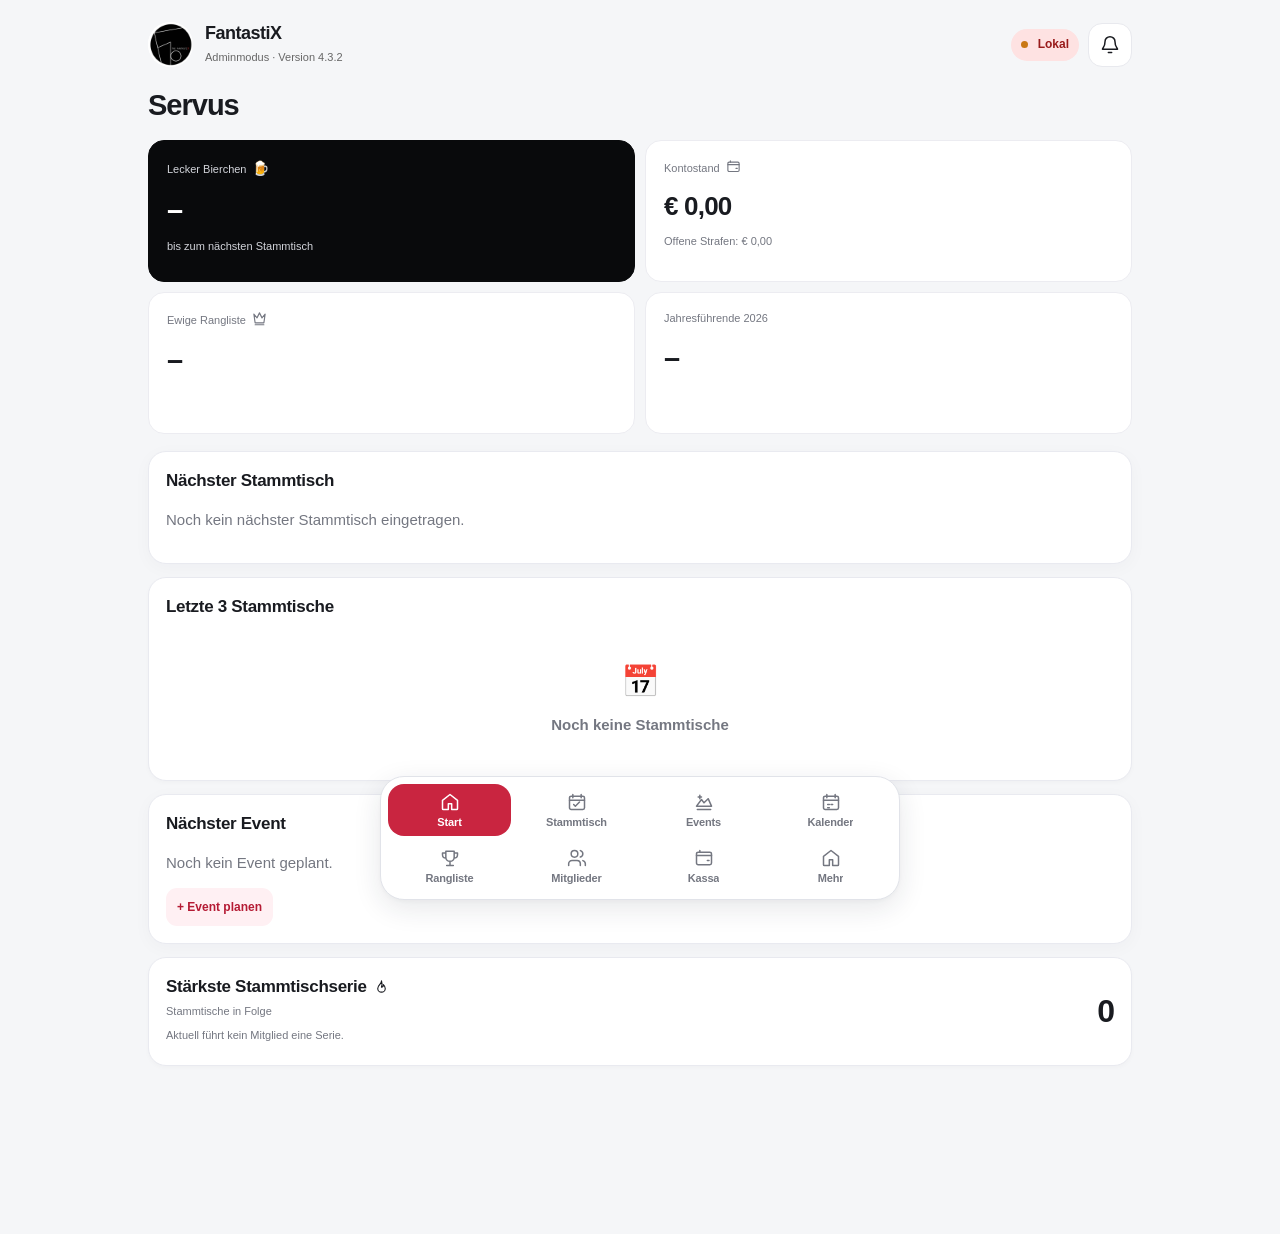
==== commit 7cfed1ed: "Admin-App-Cache für Filterleistenlayout aktualisieren" ====
--- a/index.html
+++ b/index.html
@@ -108,7 +108,7 @@
 .history-more{margin-top:14px}
 
 .push-admin-device,.push-admin-overview{margin-top:14px}.push-admin-device p,.push-admin-row p{overflow-wrap:anywhere}.push-admin-counts{display:grid;grid-template-columns:repeat(2,minmax(0,1fr));gap:8px}.push-admin-counts>div{background:#f5f5f6;border-radius:12px;padding:12px}.push-admin-counts strong,.push-admin-counts span{display:block}.push-admin-counts strong{font-size:24px}.push-admin-counts span{font-size:12px;margin-top:3px}.push-admin-row{border-top:1px solid var(--border);padding:14px 0}.push-admin-row .row{align-items:flex-start;flex-wrap:wrap}.push-admin-row .chip{white-space:normal}.push-admin-row p{font-size:13px;margin:6px 0}.push-admin-row small{display:block;color:var(--muted);line-height:1.5}.push-admin-error{color:#a91d30;background:#fff2f2;border-radius:8px;padding:8px}
-</style><script src="./ui-icons.js?v=4.3.0"></script><link rel="stylesheet" href="./modern.css?v=4.3.0"><style>
+</style><script src="./ui-icons.js?v=4.3.1"></script><link rel="stylesheet" href="./modern.css?v=4.3.1"><style>
 .event-vote-deadline-input{display:block;width:100%;max-width:300px!important}
 .excursion-vote-admin-row{display:block;padding:12px;margin:10px 0}
 .excursion-vote-admin-row>.row{align-items:center;gap:10px}
@@ -120,4 +120,13 @@
 .excursion-admin-choice[data-status="unsure"].is-selected{background:#777044;color:#fff;border-color:#777044}
 .excursion-admin-choice[data-status="clear"].is-selected{background:#edf1f5;color:#4e4b50;border-color:#d4cfd1}
 @media(max-width:390px){.excursion-vote-admin-row>.row{align-items:flex-start}.excursion-admin-vote-buttons{flex:1 1 100%;margin-top:8px}.excursion-admin-choice{flex:1}}
-</style></head><body><main class="shell" id="app"><div class="startup-brand"><strong>FantastiX</strong><span class="version-tag">Version 4.3.0</span></div></main><nav class="fixednav" aria-label="Navigation"><div class="navinner" id="nav"></div></nav><dialog id="dialog" aria-modal="true"></dialog><script src="./version.js"></script><script src="./cloud-config.js"></script><script src="./push-config.js"></script><script src="./calendar-view.js?v=4.3.0"></script><script src="./photo-feature.js?v=4.3.0"></script><script type="module" src="./app.js?v=4.3.0"></script></body></html>
+</style><style>/* Einheitliche Pokalvitrine für Leser- und Adminansicht */
+.trophy-room{overflow:hidden;border:1px solid var(--border);border-radius:19px;padding:14px;background:linear-gradient(180deg,#fff 0%,#f7f7f8 100%);box-shadow:var(--shadow);color:var(--ink)}
+.annual-trophy-grid{display:grid;grid-template-columns:repeat(2,minmax(0,1fr));gap:11px}
+.annual-trophy{display:flex;flex-direction:column;align-items:center;justify-content:center;min-width:0;min-height:166px;padding:14px 9px;overflow:hidden;text-align:center;border:1px solid #eee3d2;border-radius:14px;background:linear-gradient(180deg,#fff 0%,#faf8f5 100%);box-shadow:0 3px 10px #1717170a}
+.annual-cup{font-size:62px;line-height:1.1;margin:0 0 7px;filter:drop-shadow(0 4px 3px #0002)}
+.annual-year{min-width:76px;padding:4px 13px;border:1px solid #ead4a7;border-radius:7px;background:#f8edda;color:#80551c;font-size:17px;font-weight:900}
+.annual-name{margin-top:9px;color:var(--ink);font-size:13px;font-weight:800;line-height:1.3;overflow-wrap:anywhere}
+@media(min-width:620px){.annual-trophy-grid{grid-template-columns:repeat(3,minmax(0,1fr))}.annual-trophy{min-height:184px}.annual-cup{font-size:70px}}
+@media(max-width:360px){.trophy-room{padding:10px}.annual-trophy{min-height:152px}.annual-cup{font-size:55px}}
+</style></head><body><main class="shell" id="app"><div class="startup-brand"><strong>FantastiX</strong><span class="version-tag">Version 4.3.1</span></div></main><nav class="fixednav" aria-label="Navigation"><div class="navinner" id="nav"></div></nav><dialog id="dialog" aria-modal="true"></dialog><script src="./version.js"></script><script src="./cloud-config.js"></script><script src="./push-config.js"></script><script src="./calendar-view.js?v=4.3.1"></script><script src="./photo-feature.js?v=4.3.1"></script><script type="module" src="./app.js?v=4.3.2"></script></body></html>
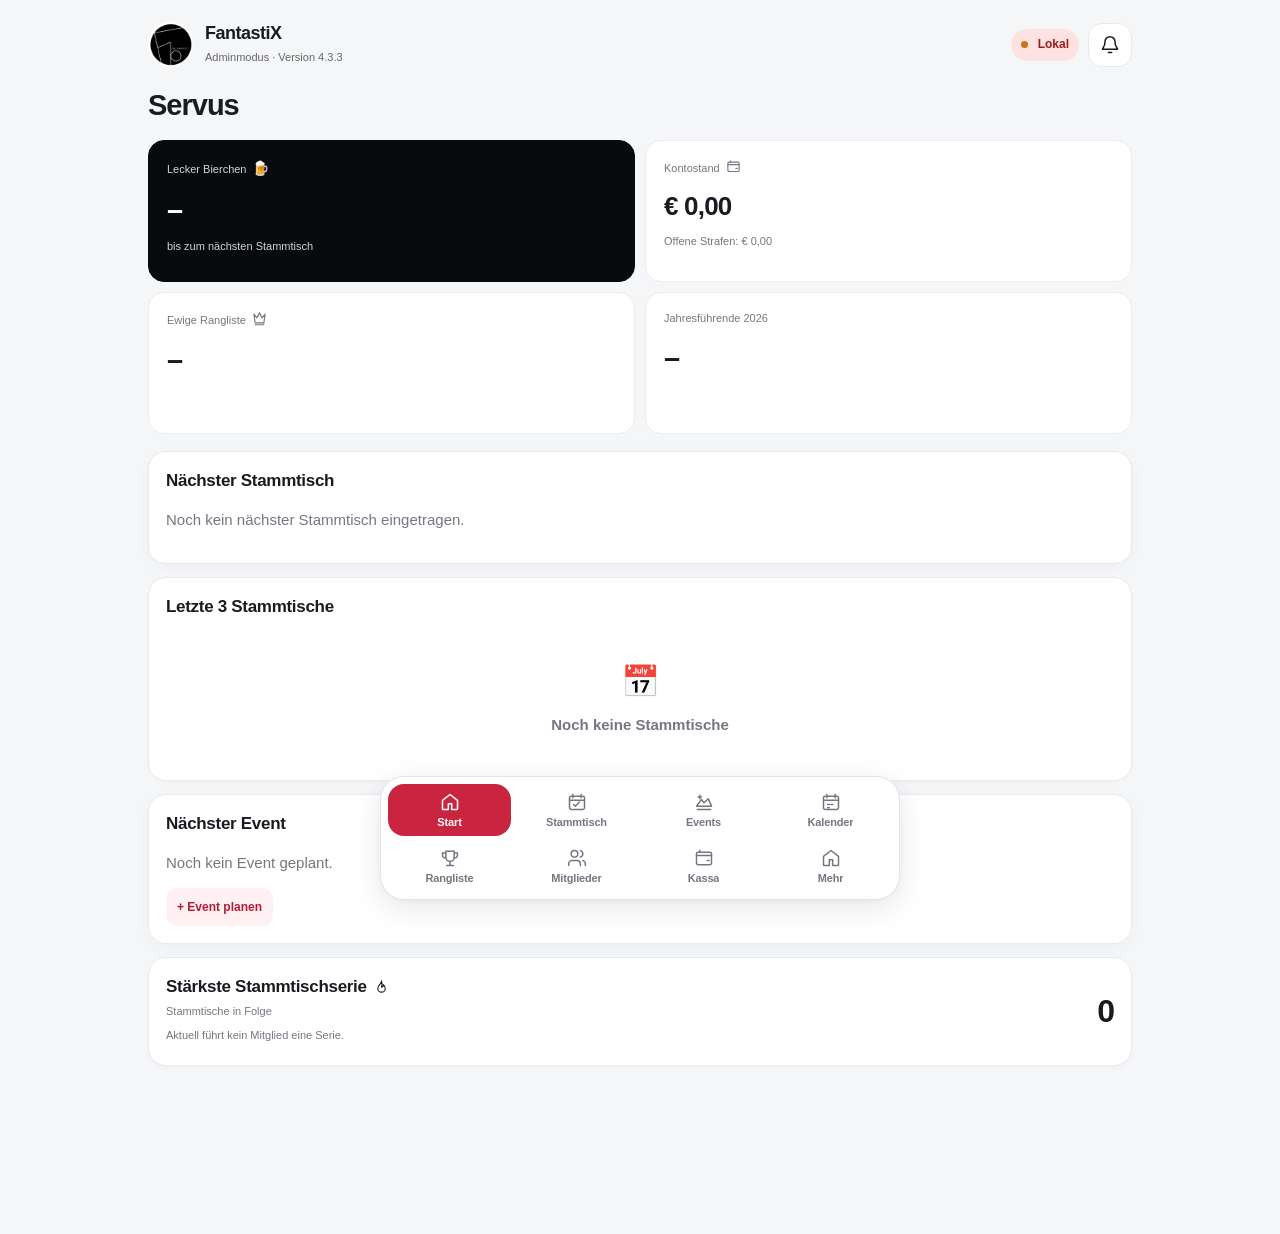
==== commit b54a9e31: "chore: align admin asset versions to 4.3.3" ====
--- a/index.html
+++ b/index.html
@@ -108,7 +108,7 @@
 .history-more{margin-top:14px}
 
 .push-admin-device,.push-admin-overview{margin-top:14px}.push-admin-device p,.push-admin-row p{overflow-wrap:anywhere}.push-admin-counts{display:grid;grid-template-columns:repeat(2,minmax(0,1fr));gap:8px}.push-admin-counts>div{background:#f5f5f6;border-radius:12px;padding:12px}.push-admin-counts strong,.push-admin-counts span{display:block}.push-admin-counts strong{font-size:24px}.push-admin-counts span{font-size:12px;margin-top:3px}.push-admin-row{border-top:1px solid var(--border);padding:14px 0}.push-admin-row .row{align-items:flex-start;flex-wrap:wrap}.push-admin-row .chip{white-space:normal}.push-admin-row p{font-size:13px;margin:6px 0}.push-admin-row small{display:block;color:var(--muted);line-height:1.5}.push-admin-error{color:#a91d30;background:#fff2f2;border-radius:8px;padding:8px}
-</style><script src="./ui-icons.js?v=4.3.1"></script><link rel="stylesheet" href="./modern.css?v=4.3.1"><style>
+</style><script src="./ui-icons.js?v=4.3.3"></script><link rel="stylesheet" href="./modern.css?v=4.3.3"><style>
 .event-vote-deadline-input{display:block;width:100%;max-width:300px!important}
 .excursion-vote-admin-row{display:block;padding:12px;margin:10px 0}
 .excursion-vote-admin-row>.row{align-items:center;gap:10px}
@@ -129,4 +129,4 @@
 .annual-name{margin-top:9px;color:var(--ink);font-size:13px;font-weight:800;line-height:1.3;overflow-wrap:anywhere}
 @media(min-width:620px){.annual-trophy-grid{grid-template-columns:repeat(3,minmax(0,1fr))}.annual-trophy{min-height:184px}.annual-cup{font-size:70px}}
 @media(max-width:360px){.trophy-room{padding:10px}.annual-trophy{min-height:152px}.annual-cup{font-size:55px}}
-</style></head><body><main class="shell" id="app"><div class="startup-brand"><strong>FantastiX</strong><span class="version-tag">Version 4.3.1</span></div></main><nav class="fixednav" aria-label="Navigation"><div class="navinner" id="nav"></div></nav><dialog id="dialog" aria-modal="true"></dialog><script src="./version.js"></script><script src="./cloud-config.js"></script><script src="./push-config.js"></script><script src="./calendar-view.js?v=4.3.1"></script><script src="./photo-feature.js?v=4.3.1"></script><script type="module" src="./app.js?v=4.3.2"></script></body></html>
+</style></head><body><main class="shell" id="app"><div class="startup-brand"><strong>FantastiX</strong><span class="version-tag">Version 4.3.3</span></div></main><nav class="fixednav" aria-label="Navigation"><div class="navinner" id="nav"></div></nav><dialog id="dialog" aria-modal="true"></dialog><script src="./version.js"></script><script src="./cloud-config.js"></script><script src="./push-config.js"></script><script src="./calendar-view.js?v=4.3.3"></script><script src="./photo-feature.js?v=4.3.3"></script><script type="module" src="./app.js?v=4.3.3"></script></body></html>
--- a/modern.css
+++ b/modern.css
@@ -319,4 +319,10 @@
 .annual-winner-trophy{display:inline-flex;align-items:center;justify-content:center;min-width:2.25rem;font-size:1.5rem;line-height:1.3}
 
 /* Compact upcoming/past switch for meeting and event lists. */
-.term-list-filters{margin:0 0 12px;padding:0 2px}+.term-list-filters{margin:0 0 12px;padding:0 2px}
+/* Stammtisch-Filter und Neu-Button bleiben auf breiten Ansichten in einer Zeile. */
+.term-action-filter-row{display:flex;align-items:center;justify-content:flex-start;gap:12px;flex-wrap:nowrap;margin:14px 0}
+.term-action-filters{flex:0 1 auto;min-width:0}
+.term-action-filters .ranking-filters{margin:0}
+.term-action-filter-row>.button{flex:0 0 auto;white-space:nowrap}
+@media(max-width:520px){.term-action-filter-row{flex-wrap:wrap;row-gap:8px}}
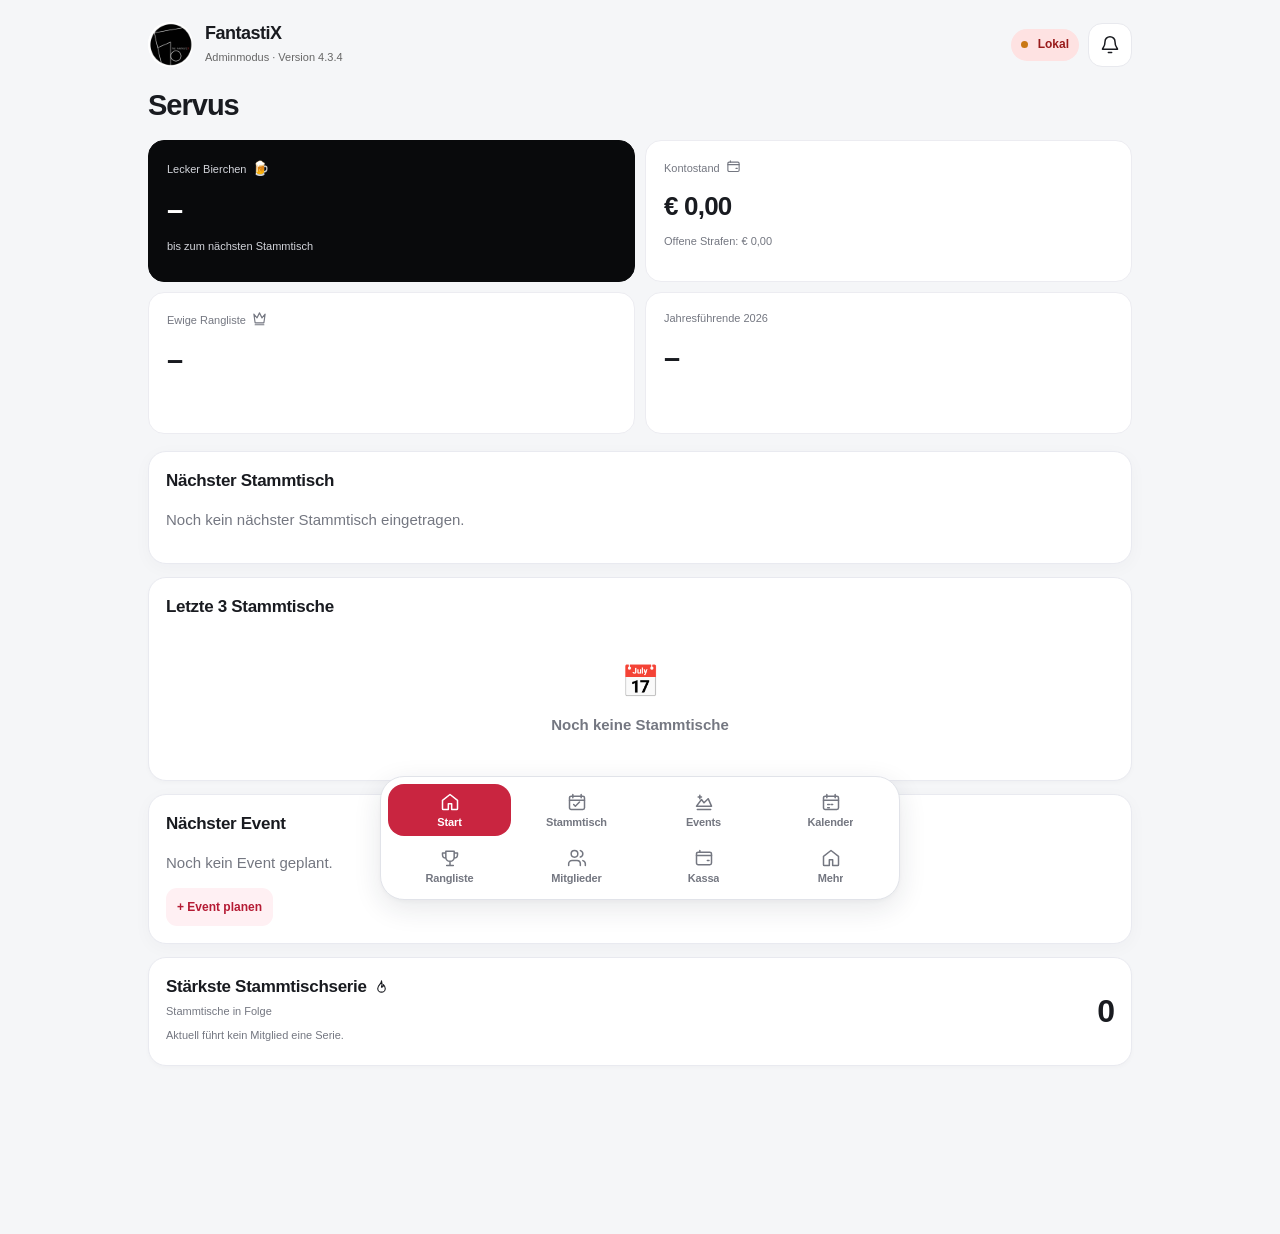
==== commit 4da8a623: "Replace create labels with compact plus buttons" ====
--- a/index.html
+++ b/index.html
@@ -108,7 +108,7 @@
 .history-more{margin-top:14px}
 
 .push-admin-device,.push-admin-overview{margin-top:14px}.push-admin-device p,.push-admin-row p{overflow-wrap:anywhere}.push-admin-counts{display:grid;grid-template-columns:repeat(2,minmax(0,1fr));gap:8px}.push-admin-counts>div{background:#f5f5f6;border-radius:12px;padding:12px}.push-admin-counts strong,.push-admin-counts span{display:block}.push-admin-counts strong{font-size:24px}.push-admin-counts span{font-size:12px;margin-top:3px}.push-admin-row{border-top:1px solid var(--border);padding:14px 0}.push-admin-row .row{align-items:flex-start;flex-wrap:wrap}.push-admin-row .chip{white-space:normal}.push-admin-row p{font-size:13px;margin:6px 0}.push-admin-row small{display:block;color:var(--muted);line-height:1.5}.push-admin-error{color:#a91d30;background:#fff2f2;border-radius:8px;padding:8px}
-</style><script src="./ui-icons.js?v=4.3.3"></script><link rel="stylesheet" href="./modern.css?v=4.3.3"><style>
+</style><script src="./ui-icons.js?v=4.3.5"></script><link rel="stylesheet" href="./modern.css?v=4.3.5"><style>
 .event-vote-deadline-input{display:block;width:100%;max-width:300px!important}
 .excursion-vote-admin-row{display:block;padding:12px;margin:10px 0}
 .excursion-vote-admin-row>.row{align-items:center;gap:10px}
@@ -129,4 +129,4 @@
 .annual-name{margin-top:9px;color:var(--ink);font-size:13px;font-weight:800;line-height:1.3;overflow-wrap:anywhere}
 @media(min-width:620px){.annual-trophy-grid{grid-template-columns:repeat(3,minmax(0,1fr))}.annual-trophy{min-height:184px}.annual-cup{font-size:70px}}
 @media(max-width:360px){.trophy-room{padding:10px}.annual-trophy{min-height:152px}.annual-cup{font-size:55px}}
-</style></head><body><main class="shell" id="app"><div class="startup-brand"><strong>FantastiX</strong><span class="version-tag">Version 4.3.3</span></div></main><nav class="fixednav" aria-label="Navigation"><div class="navinner" id="nav"></div></nav><dialog id="dialog" aria-modal="true"></dialog><script src="./version.js"></script><script src="./cloud-config.js"></script><script src="./push-config.js"></script><script src="./calendar-view.js?v=4.3.3"></script><script src="./photo-feature.js?v=4.3.3"></script><script type="module" src="./app.js?v=4.3.3"></script></body></html>
+</style></head><body><main class="shell" id="app"><div class="startup-brand"><strong>FantastiX</strong><span class="version-tag">Version 4.3.5</span></div></main><nav class="fixednav" aria-label="Navigation"><div class="navinner" id="nav"></div></nav><dialog id="dialog" aria-modal="true"></dialog><script src="./version.js"></script><script src="./cloud-config.js"></script><script src="./push-config.js"></script><script src="./calendar-view.js?v=4.3.5"></script><script src="./photo-feature.js?v=4.3.5"></script><script type="module" src="./app.js?v=4.3.5"></script></body></html>
--- a/modern.css
+++ b/modern.css
@@ -326,3 +326,17 @@
 .term-action-filters .ranking-filters{margin:0}
 .term-action-filter-row>.button{flex:0 0 auto;white-space:nowrap}
 @media(max-width:520px){.term-action-filter-row{flex-wrap:wrap;row-gap:8px}}
+
+/* Stammtisch-Aktion: Button explizit neben den Filtern halten. */
+.term-action-filter-row{display:flex!important;flex-direction:row!important;align-items:center!important;justify-content:flex-start!important;flex-wrap:nowrap!important;gap:12px!important;width:100%;min-width:0}
+.term-action-filter-row .term-action-filters{display:flex!important;flex:0 1 auto!important;align-items:center;min-width:0;width:auto!important}
+.term-action-filter-row .term-action-filters .ranking-filters{display:flex!important;flex-wrap:nowrap!important;align-items:center;margin:0!important}
+.term-action-filter-row>button.button{display:inline-flex!important;flex:0 0 auto!important;width:auto!important;min-width:max-content;max-width:none!important;margin:0!important;white-space:nowrap!important}
+@media(max-width:520px){.term-action-filter-row{flex-wrap:wrap!important}.term-action-filter-row .term-action-filters .ranking-filters{flex-wrap:wrap!important}}
+
+/* Einheitliche kompakte Plus-Aktionen neben den Listenfiltern. */
+.term-action-filter-row{display:flex!important;flex-direction:row!important;align-items:center!important;justify-content:flex-start!important;flex-wrap:nowrap!important;gap:10px!important;width:100%;min-width:0;margin:14px 0!important}
+.term-action-filter-row .term-action-filters{display:flex!important;flex:0 1 auto!important;align-items:center;min-width:0;width:auto!important}
+.term-action-filter-row .term-action-filter-row .ranking-filters{display:flex!important;flex-wrap:nowrap!important;align-items:center;margin:0!important}
+.term-action-filter-row>.term-add-button{display:inline-flex!important;align-items:center!important;justify-content:center!important;flex:0 0 42px!important;width:42px!important;min-width:42px!important;max-width:42px!important;height:42px!important;min-height:42px!important;margin:0!important;padding:0!important;border-radius:50%!important;font-size:25px!important;font-weight:500!important;line-height:1!important;white-space:nowrap!important}
+@media(max-width:520px){.term-action-filter-row{flex-wrap:nowrap!important;gap:8px!important}.term-action-filter-row .term-action-filters .ranking-filters{flex-wrap:nowrap!important}.term-action-filter-row .term-action-filters{overflow-x:auto}}
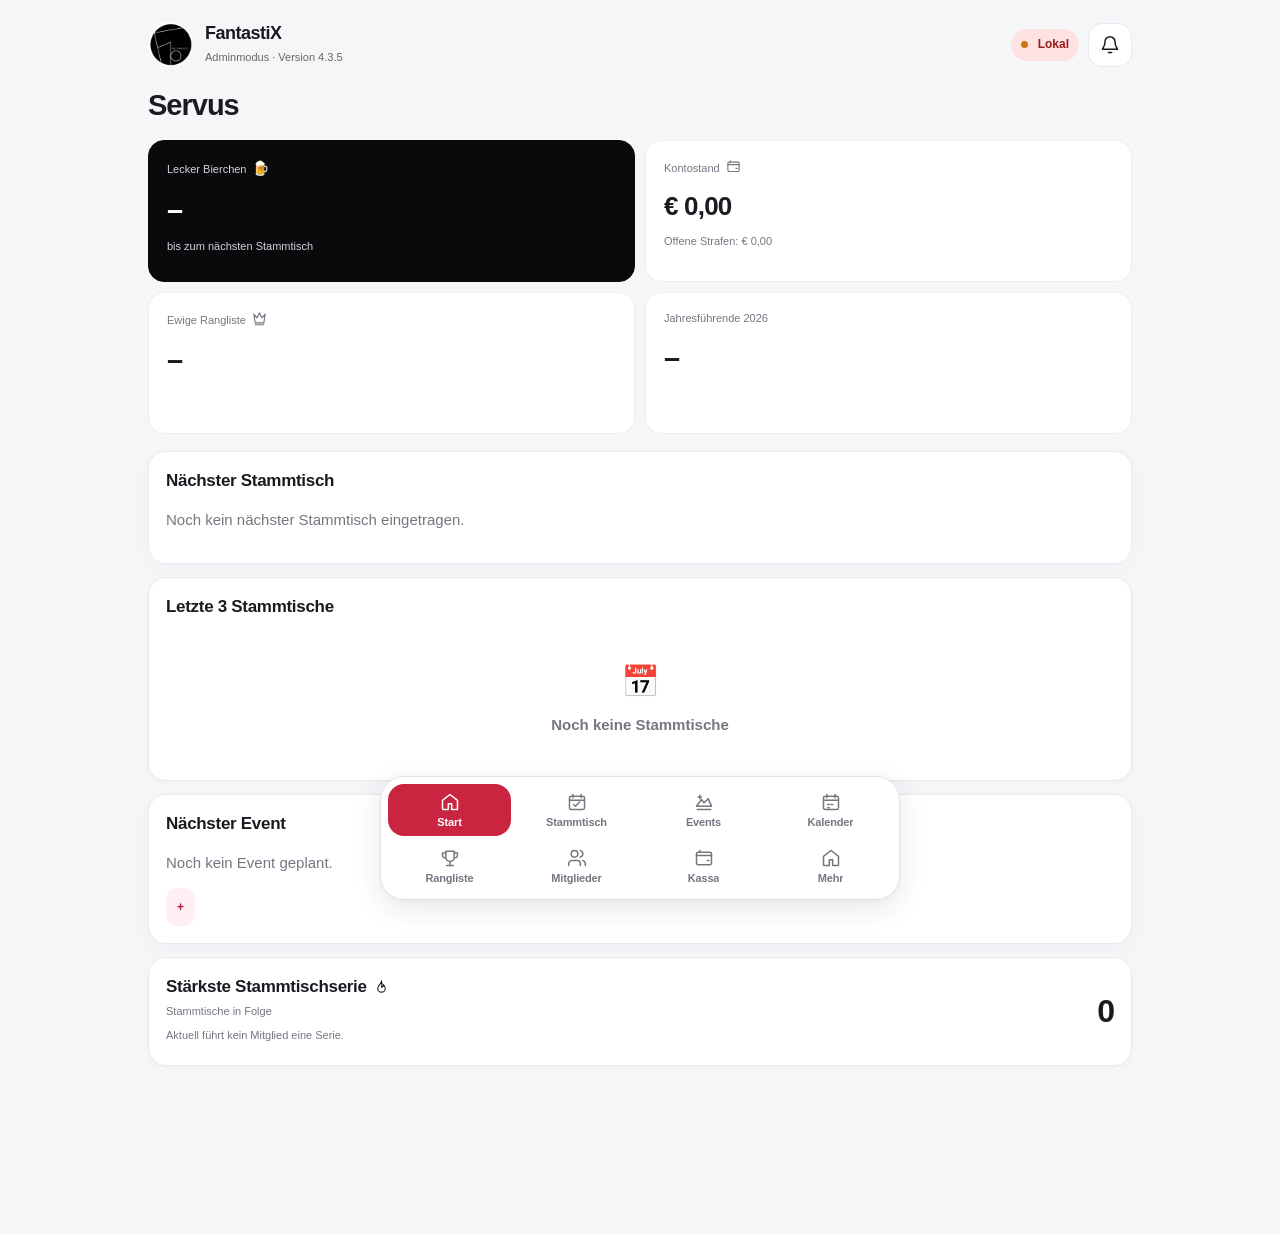
==== commit 256cc3cb: "Align plus action buttons to the far right" ====
--- a/index.html
+++ b/index.html
@@ -108,7 +108,7 @@
 .history-more{margin-top:14px}
 
 .push-admin-device,.push-admin-overview{margin-top:14px}.push-admin-device p,.push-admin-row p{overflow-wrap:anywhere}.push-admin-counts{display:grid;grid-template-columns:repeat(2,minmax(0,1fr));gap:8px}.push-admin-counts>div{background:#f5f5f6;border-radius:12px;padding:12px}.push-admin-counts strong,.push-admin-counts span{display:block}.push-admin-counts strong{font-size:24px}.push-admin-counts span{font-size:12px;margin-top:3px}.push-admin-row{border-top:1px solid var(--border);padding:14px 0}.push-admin-row .row{align-items:flex-start;flex-wrap:wrap}.push-admin-row .chip{white-space:normal}.push-admin-row p{font-size:13px;margin:6px 0}.push-admin-row small{display:block;color:var(--muted);line-height:1.5}.push-admin-error{color:#a91d30;background:#fff2f2;border-radius:8px;padding:8px}
-</style><script src="./ui-icons.js?v=4.3.5"></script><link rel="stylesheet" href="./modern.css?v=4.3.5"><style>
+</style><script src="./ui-icons.js?v=4.3.6"></script><link rel="stylesheet" href="./modern.css?v=4.3.6"><style>
 .event-vote-deadline-input{display:block;width:100%;max-width:300px!important}
 .excursion-vote-admin-row{display:block;padding:12px;margin:10px 0}
 .excursion-vote-admin-row>.row{align-items:center;gap:10px}
@@ -129,4 +129,4 @@
 .annual-name{margin-top:9px;color:var(--ink);font-size:13px;font-weight:800;line-height:1.3;overflow-wrap:anywhere}
 @media(min-width:620px){.annual-trophy-grid{grid-template-columns:repeat(3,minmax(0,1fr))}.annual-trophy{min-height:184px}.annual-cup{font-size:70px}}
 @media(max-width:360px){.trophy-room{padding:10px}.annual-trophy{min-height:152px}.annual-cup{font-size:55px}}
-</style></head><body><main class="shell" id="app"><div class="startup-brand"><strong>FantastiX</strong><span class="version-tag">Version 4.3.5</span></div></main><nav class="fixednav" aria-label="Navigation"><div class="navinner" id="nav"></div></nav><dialog id="dialog" aria-modal="true"></dialog><script src="./version.js"></script><script src="./cloud-config.js"></script><script src="./push-config.js"></script><script src="./calendar-view.js?v=4.3.5"></script><script src="./photo-feature.js?v=4.3.5"></script><script type="module" src="./app.js?v=4.3.5"></script></body></html>
+</style></head><body><main class="shell" id="app"><div class="startup-brand"><strong>FantastiX</strong><span class="version-tag">Version 4.3.6</span></div></main><nav class="fixednav" aria-label="Navigation"><div class="navinner" id="nav"></div></nav><dialog id="dialog" aria-modal="true"></dialog><script src="./version.js"></script><script src="./cloud-config.js"></script><script src="./push-config.js"></script><script src="./calendar-view.js?v=4.3.6"></script><script src="./photo-feature.js?v=4.3.6"></script><script type="module" src="./app.js?v=4.3.6"></script></body></html>
--- a/modern.css
+++ b/modern.css
@@ -337,6 +337,14 @@
 /* Einheitliche kompakte Plus-Aktionen neben den Listenfiltern. */
 .term-action-filter-row{display:flex!important;flex-direction:row!important;align-items:center!important;justify-content:flex-start!important;flex-wrap:nowrap!important;gap:10px!important;width:100%;min-width:0;margin:14px 0!important}
 .term-action-filter-row .term-action-filters{display:flex!important;flex:0 1 auto!important;align-items:center;min-width:0;width:auto!important}
-.term-action-filter-row .term-action-filter-row .ranking-filters{display:flex!important;flex-wrap:nowrap!important;align-items:center;margin:0!important}
+.term-action-filter-row .term-action-filters .ranking-filters{display:flex!important;flex-wrap:nowrap!important;align-items:center;margin:0!important}
 .term-action-filter-row>.term-add-button{display:inline-flex!important;align-items:center!important;justify-content:center!important;flex:0 0 42px!important;width:42px!important;min-width:42px!important;max-width:42px!important;height:42px!important;min-height:42px!important;margin:0!important;padding:0!important;border-radius:50%!important;font-size:25px!important;font-weight:500!important;line-height:1!important;white-space:nowrap!important}
 @media(max-width:520px){.term-action-filter-row{flex-wrap:nowrap!important;gap:8px!important}.term-action-filter-row .term-action-filters .ranking-filters{flex-wrap:nowrap!important}.term-action-filter-row .term-action-filters{overflow-x:auto}}
+
+
+/* 4.3.6: Plus-Aktionen in Admin und Lesemodus immer ganz rechts neben den Filtern. */
+.term-action-filter-row{display:flex!important;flex-direction:row!important;align-items:center!important;justify-content:space-between!important;flex-wrap:nowrap!important;gap:10px!important;width:100%!important;min-width:0!important}
+.term-action-filter-row>.term-action-filters{display:flex!important;flex:1 1 auto!important;min-width:0!important;width:auto!important;margin-right:auto!important}
+.term-action-filter-row>.term-action-filters .ranking-filters{display:flex!important;align-items:center!important;flex-wrap:nowrap!important;margin:0!important}
+.term-action-filter-row>.term-add-button{display:inline-flex!important;flex:0 0 42px!important;width:42px!important;min-width:42px!important;max-width:42px!important;height:42px!important;min-height:42px!important;margin:0 0 0 auto!important;padding:0!important;align-items:center!important;justify-content:center!important;border-radius:50%!important;font-size:25px!important;font-weight:500!important;line-height:1!important;white-space:nowrap!important}
+@media(max-width:520px){.term-action-filter-row{flex-wrap:nowrap!important}.term-action-filter-row>.term-action-filters{overflow-x:auto!important;overflow-y:hidden!important}.term-action-filter-row>.term-action-filters .ranking-filters{flex-wrap:nowrap!important}}
